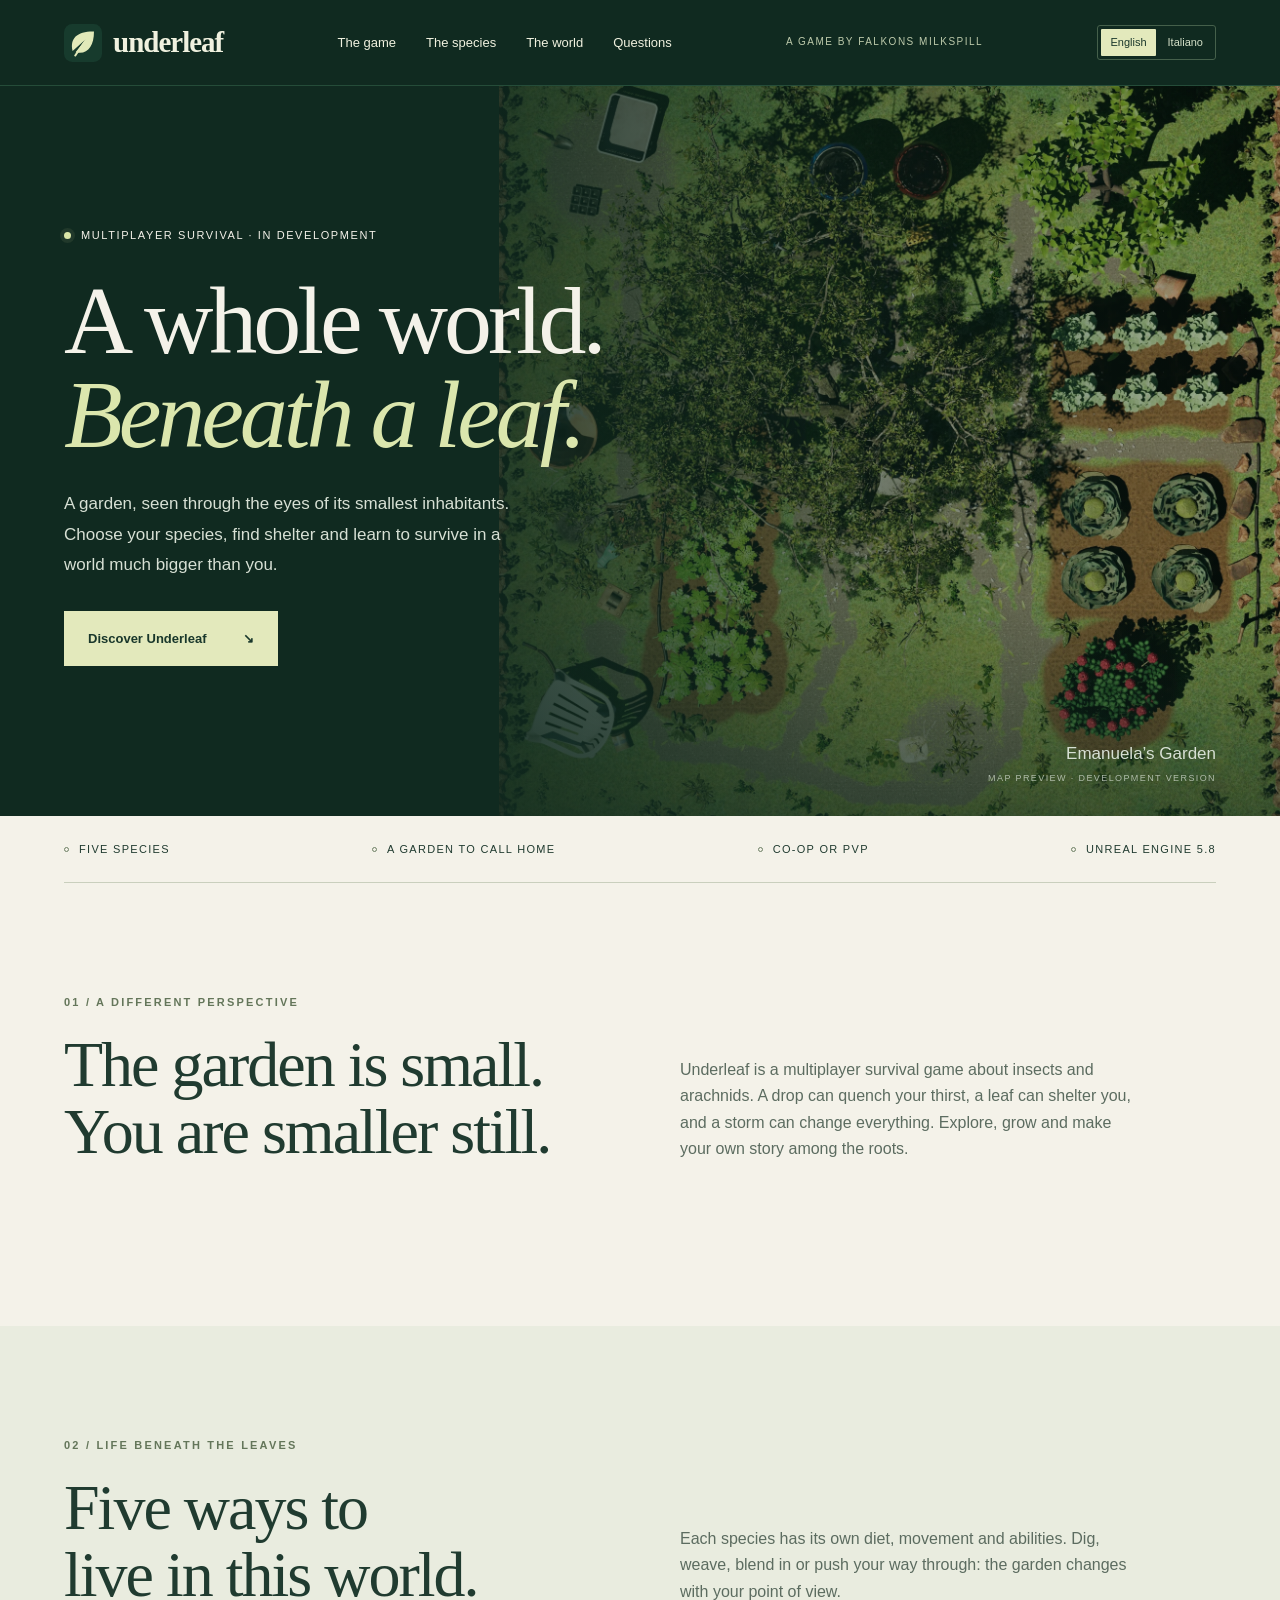
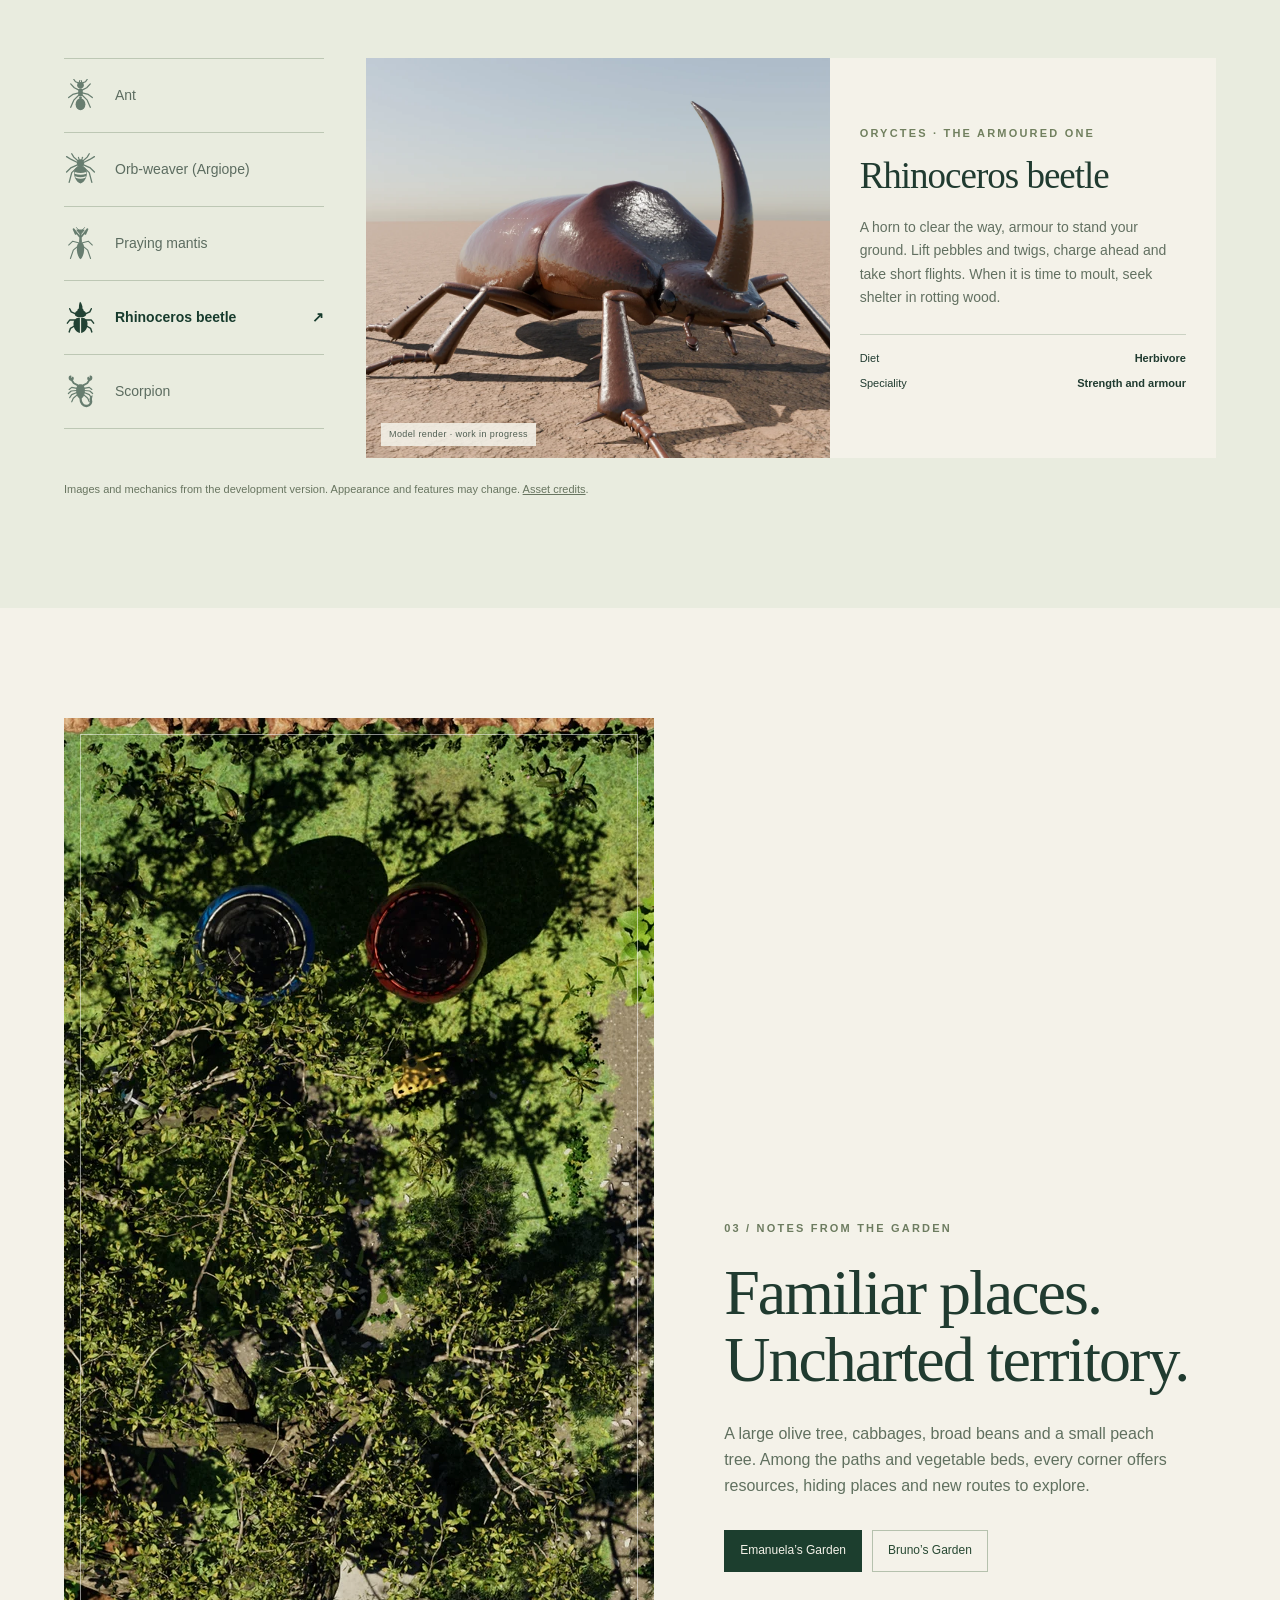
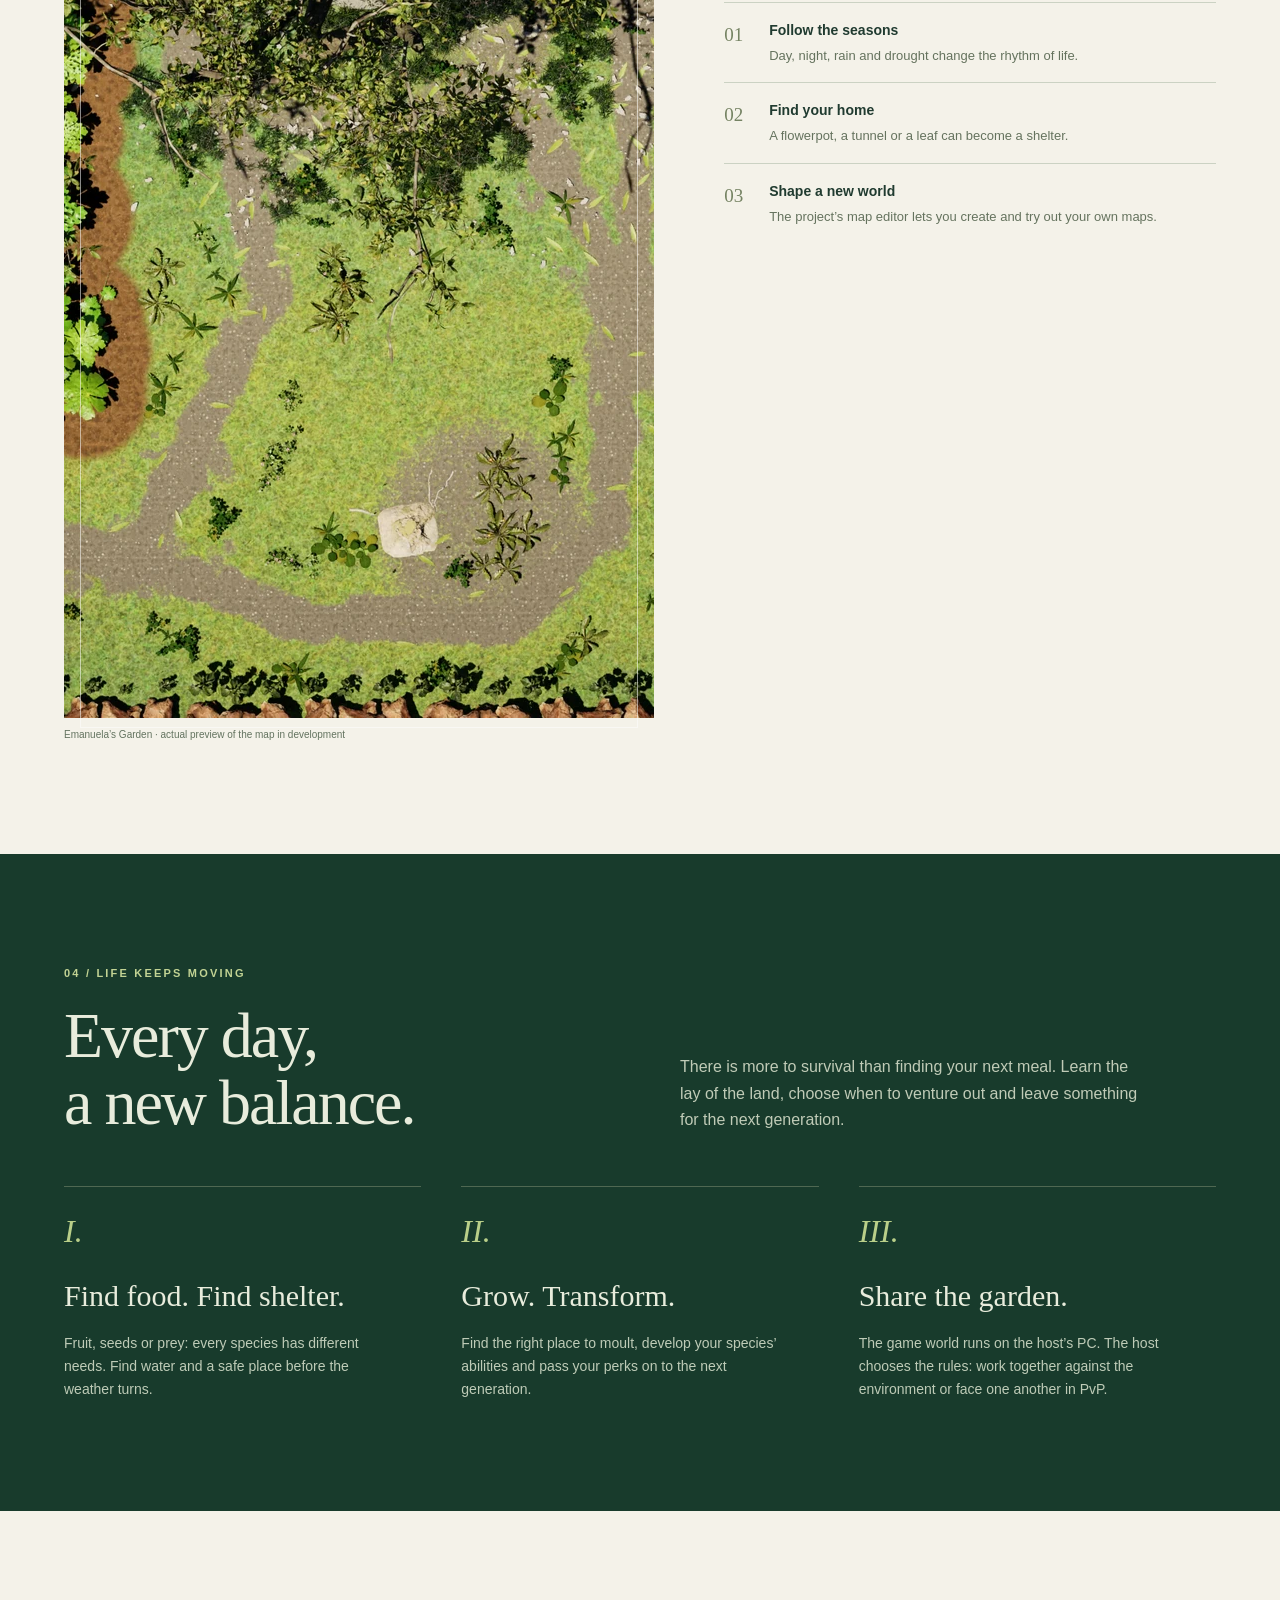
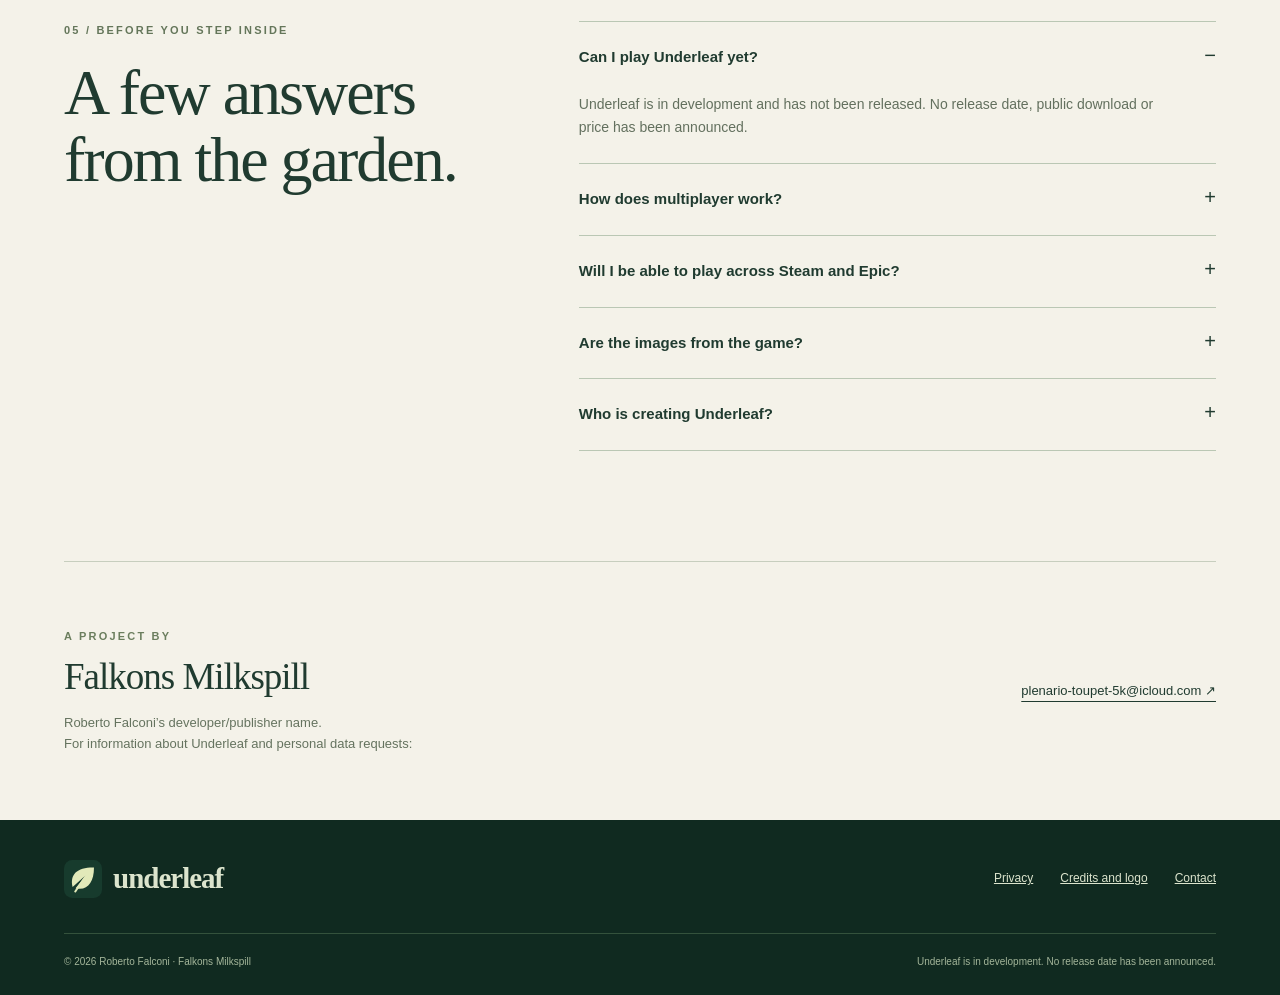
==== index.html @ 673bdd94 "Pubblica il sito ufficiale Underleaf e la privacy su GitHub Pages" ====
<!doctype html>
<html lang="en"><head><meta charset="utf-8"><meta name="viewport" content="width=device-width, initial-scale=1"><title>Underleaf — A world beneath a leaf | Falkons Milkspill</title><meta name="description" content="Underleaf is a multiplayer survival game in development. Live at the scale of insects and arachnids among gardens, shelters and changing seasons. A game by Roberto Falconi, Falkons Milkspill."><meta name="theme-color" content="#102a20"><meta property="og:type" content="website"><meta property="og:title" content="Underleaf — A world beneath a leaf"><meta property="og:description" content="A multiplayer survival game in development by Falkons Milkspill."><meta property="og:image" content="https://falkonsmilkspill.com/assets/emanuela.webp"><link rel="icon" href="/assets/logo.svg" type="image/svg+xml"><link rel="stylesheet" href="/styles.css"><script src="/app.js" defer></script><link rel="canonical" href="https://falkonsmilkspill.com/"><link rel="alternate" hreflang="en" href="https://falkonsmilkspill.com/"><link rel="alternate" hreflang="it" href="https://falkonsmilkspill.com/it/"><link rel="alternate" hreflang="x-default" href="https://falkonsmilkspill.com/"></head>
<body><a class="skip" href="#main">Skip to content</a><header class="site-header"><a class="brand" href="/" aria-label="Underleaf, home"><img src="/assets/logo.svg" alt="" width="38" height="38"><span>underleaf</span></a><nav aria-label="Main navigation"><a href="#gioco">The game</a><a href="#specie">The species</a><a href="#mondo">The world</a><a href="#domande">Questions</a></nav><span class="header-note">A game by Falkons Milkspill</span><nav class="language-switch" aria-label="Language"><a href="/" lang="en" hreflang="en" aria-current="page">English</a><a href="/it/" lang="it" hreflang="it">Italiano</a></nav></header>
<main id="main"><section class="hero" aria-labelledby="hero-title"><img class="hero-art" src="/assets/emanuela.webp" alt="Overhead view of Emanuela’s Garden, one of the maps in Underleaf" width="1600" height="1600" fetchpriority="high"><div class="wrap hero-content"><span class="status">Multiplayer survival · In development</span><h1 id="hero-title">A whole world.<br><em>Beneath a leaf.</em></h1><p>A garden, seen through the eyes of its smallest inhabitants.<br>Choose your species, find shelter and learn to survive in a world much bigger than you.</p><a class="button" href="#specie">Discover Underleaf <span aria-hidden="true">↘</span></a></div><p class="hero-caption">Emanuela’s Garden<span>Map preview · development version</span></p></section>
<div class="wrap intro-strip" aria-label="Game information"><span><i aria-hidden="true"></i> Five species</span><span><i aria-hidden="true"></i> A garden to call home</span><span><i aria-hidden="true"></i> Co-op or PvP</span><span><i aria-hidden="true"></i> Unreal Engine 5.8</span></div>
<section class="section wrap" id="gioco"><div class="section-intro"><div><span class="eyebrow">01 / A different perspective</span><h2>The garden is small.<br>You are smaller still.</h2></div><p>Underleaf is a multiplayer survival game about insects and arachnids. A drop can quench your thirst, a leaf can shelter you, and a storm can change everything. Explore, grow and make your own story among the roots.</p></div></section>
<section class="section species" id="specie"><div class="wrap"><div class="section-intro"><div><span class="eyebrow">02 / Life beneath the leaves</span><h2>Five ways to<br>live in this world.</h2></div><p>Each species has its own diet, movement and abilities. Dig, weave, blend in or push your way through: the garden changes with your point of view.</p></div><div class="species-layout"><div class="species-tabs" role="tablist" aria-label="Choose a species"><button class="species-tab" id="tab-ant" role="tab" aria-selected="false" aria-controls="species-panel" tabindex="-1" data-species="ant"><img src="/assets/ant.svg" alt="">Ant<span class="arrow" aria-hidden="true">↗</span></button><button class="species-tab" id="tab-spider" role="tab" aria-selected="false" aria-controls="species-panel" tabindex="-1" data-species="spider"><img src="/assets/spider.svg" alt="">Orb-weaver (Argiope)<span class="arrow" aria-hidden="true">↗</span></button><button class="species-tab" id="tab-mantis" role="tab" aria-selected="false" aria-controls="species-panel" tabindex="-1" data-species="mantis"><img src="/assets/mantis.svg" alt="">Praying mantis<span class="arrow" aria-hidden="true">↗</span></button><button class="species-tab" id="tab-beetle" role="tab" aria-selected="true" aria-controls="species-panel" data-species="beetle"><img src="/assets/rhinobeetle.svg" alt="">Rhinoceros beetle<span class="arrow" aria-hidden="true">↗</span></button><button class="species-tab" id="tab-scorpion" role="tab" aria-selected="false" aria-controls="species-panel" tabindex="-1" data-species="scorpion"><img src="/assets/scorpion.svg" alt="">Scorpion<span class="arrow" aria-hidden="true">↗</span></button></div><div class="specimen" id="species-panel" role="tabpanel" tabindex="0" aria-labelledby="tab-beetle"><figure class="specimen-image"><img id="species-image" src="/assets/beetle.webp" alt="Render of the rhinoceros beetle model on a test surface" width="1440" height="1080" loading="lazy"><figcaption class="specimen-caption" id="species-caption">Model render · work in progress</figcaption></figure><div class="specimen-copy"><span class="eyebrow" id="species-latin">Oryctes · the armoured one</span><h3 id="species-name">Rhinoceros beetle</h3><p id="species-description">A horn to clear the way, armour to stand your ground. Lift pebbles and twigs, charge ahead and take short flights. When it is time to moult, seek shelter in rotting wood.</p><div class="specimen-detail"><span>Diet <b id="species-diet">Herbivore</b></span><span>Speciality <b id="species-ability">Strength and armour</b></span></div></div></div></div><p class="note">Images and mechanics from the development version. Appearance and features may change. <a href="/credits/">Asset credits</a>.</p></div></section>
<section class="section wrap" id="mondo"><div class="world-grid"><figure class="world-image"><img id="map-image" src="/assets/emanuela.webp" alt="Overhead view of Emanuela’s Garden, with its olive tree and vegetable beds" width="1600" height="1600" loading="lazy"><figcaption id="map-caption">Emanuela’s Garden · actual preview of the map in development</figcaption></figure><div class="world-copy"><span class="eyebrow">03 / Notes from the garden</span><h2>Familiar places.<br>Uncharted territory.</h2><p id="map-description">A large olive tree, cabbages, broad beans and a small peach tree. Among the paths and vegetable beds, every corner offers resources, hiding places and new routes to explore.</p><div class="map-switch" aria-label="Choose a map"><button data-map="emanuela" aria-pressed="true">Emanuela’s Garden</button><button data-map="bruno" aria-pressed="false">Bruno’s Garden</button></div><ul class="world-facts"><li><span class="number">01</span><div><strong>Follow the seasons</strong><span>Day, night, rain and drought change the rhythm of life.</span></div></li><li><span class="number">02</span><div><strong>Find your home</strong><span>A flowerpot, a tunnel or a leaf can become a shelter.</span></div></li><li><span class="number">03</span><div><strong>Shape a new world</strong><span>The project’s map editor lets you create and try out your own maps.</span></div></li></ul></div></div></section>
<section class="section survival"><div class="wrap"><div class="section-intro"><div><span class="eyebrow">04 / Life keeps moving</span><h2>Every day,<br>a new balance.</h2></div><p>There is more to survival than finding your next meal. Learn the lay of the land, choose when to venture out and leave something for the next generation.</p></div><div class="survival-grid"><article class="survival-item"><span class="number">I.</span><h3>Find food. Find shelter.</h3><p>Fruit, seeds or prey: every species has different needs. Find water and a safe place before the weather turns.</p></article><article class="survival-item"><span class="number">II.</span><h3>Grow. Transform.</h3><p>Find the right place to moult, develop your species’ abilities and pass your perks on to the next generation.</p></article><article class="survival-item"><span class="number">III.</span><h3>Share the garden.</h3><p>The game world runs on the host’s PC. The host chooses the rules: work together against the environment or face one another in PvP.</p></article></div></div></section>
<section class="section wrap" id="domande"><div class="faq-layout"><div><span class="eyebrow">05 / Before you step inside</span><h2>A few answers<br>from the garden.</h2></div><div class="faq-list"><details open><summary>Can I play Underleaf yet?</summary><p>Underleaf is in development and has not been released. No release date, public download or price has been announced.</p></details><details><summary>How does multiplayer work?</summary><p>One player hosts the simulation on their own PC. The world pauses when the host closes the game. The project supports co-op or PvP rules chosen by the host; there are no official game servers.</p></details><details><summary>Will I be able to play across Steam and Epic?</summary><p>Steam–Epic cross-play, Epic login and EOS social features are in development. Store configuration and live online testing still need to be completed. These features are not yet available.</p></details><details><summary>Are the images from the game?</summary><p>The garden views are previews of the project’s maps. The creature images are renders of models in development; the scorpion is represented by an interface icon. None of these images are from a released version.</p></details><details><summary>Who is creating Underleaf?</summary><p>Underleaf is developed by Roberto Falconi, who uses Falkons Milkspill as his developer/publisher name. This name is also used for the organisation in the Epic Developer Portal; it does not represent a separate company.</p></details></div></div></section>
<section class="wrap creator" id="contatti"><div><span class="eyebrow">A project by</span><h3>Falkons Milkspill</h3><p>Roberto Falconi’s developer/publisher name.<br>For information about Underleaf and personal data requests:</p></div><a href="mailto:plenario-toupet-5k@icloud.com">plenario-toupet-5k@icloud.com ↗</a></section></main>
<footer class="site-footer"><div class="wrap"><div class="footer-top"><a class="brand" href="/"><img src="/assets/logo.svg" alt="" width="38" height="38"><span>underleaf</span></a><nav aria-label="Information"><a href="/privacy/">Privacy</a><a href="/credits/">Credits and logo</a><a href="#contatti">Contact</a></nav></div><div class="footer-bottom"><span>© 2026 Roberto Falconi · Falkons Milkspill</span><span>Underleaf is in development. No release date has been announced.</span></div></div></footer></body></html>
---- styles.css ----
@font-face{font-family:Fallback;src:local('Arial')}*{box-sizing:border-box}html{scroll-behavior:smooth;scroll-padding-top:90px}body{margin:0;background:#f4f2e9;color:#203b30;font-family:Arial,Helvetica,sans-serif;font-size:16px;line-height:1.65}button,a{-webkit-tap-highlight-color:transparent}button{font:inherit}a{color:inherit}button,a,summary{outline-offset:5px}img{max-width:100%;display:block}button{cursor:pointer}h1,h2,h3,p,figure{margin:0}h1,h2,h3{line-height:1.05}h2{font-family:Georgia,serif;font-size:clamp(40px,5vw,70px);font-weight:400;letter-spacing:-2px}h3{font-family:Georgia,serif;font-size:32px;font-weight:400}.wrap{width:min(1280px,90%);margin:auto}.eyebrow{font-size:11px;letter-spacing:2.2px;text-transform:uppercase;font-weight:700;display:block}.muted{color:#627168}.skip{position:fixed;top:-80px;left:15px;z-index:99;padding:12px;background:#e2e9b9;color:#173b2d}.skip:focus{top:12px}.site-header{height:86px;display:flex;align-items:center;justify-content:space-between;border-bottom:1px solid #254c39;background:#102a20;color:#f0f1df;padding:0 5%;gap:25px;position:relative;z-index:10}.brand{display:flex;align-items:center;gap:11px;text-decoration:none;line-height:1}.brand img{width:38px;height:38px}.brand span{font:600 29px Georgia,serif;letter-spacing:-1px}.site-header nav{display:flex;gap:30px;align-items:center}.site-header nav a{font-size:13px;text-decoration:none}.site-header nav a:hover{text-decoration:underline;text-underline-offset:6px}.header-note{font-size:10px;letter-spacing:1.5px;text-transform:uppercase;color:#bdcaab}.hero{background:#102a20;color:#f4f2e9;min-height:730px;position:relative;overflow:hidden;display:flex;align-items:center}.hero-art{position:absolute;right:0;top:0;width:61%;height:100%;object-fit:cover;object-position:70% 50%;opacity:.73}.hero:after{content:'';position:absolute;inset:0;background:linear-gradient(90deg,#102a20 6%,#102a20ed 30%,#102a2059 65%,#102a2000 100%),linear-gradient(0deg,#102a2080,transparent 30%)}.hero-content{position:relative;z-index:1;padding:85px 0 100px}.status{display:inline-flex;gap:10px;align-items:center;font-size:11px;letter-spacing:1.6px;text-transform:uppercase;margin-bottom:30px}.status:before{content:'';height:7px;width:7px;border-radius:100%;background:#dce7a8;box-shadow:0 0 0 4px #dce7a814}.hero h1{font:400 clamp(65px,7.5vw,108px)/.98 Georgia,serif;letter-spacing:-4px;max-width:760px}.hero h1 em{color:#dbe6ad;font-weight:400}.hero p{max-width:480px;font-size:17px;color:#d7e0d4;line-height:1.8;margin-top:27px}.button{display:inline-flex;align-items:center;gap:36px;text-decoration:none;font-size:13px;font-weight:700;padding:16px 23px;background:#e3e9bc;color:#19372b;border:1px solid #e3e9bc;transition:background .2s}.button:hover{background:#f1f4db}.hero .button{margin-top:30px}.hero-caption{position:absolute;right:5%;bottom:30px;z-index:2;text-align:right;color:#e7eddf;font-size:11px;line-height:1.5}.hero-caption span{display:block;font-size:9px;letter-spacing:1.4px;text-transform:uppercase;opacity:.75}.intro-strip{display:flex;justify-content:space-between;align-items:center;padding:24px 0;gap:24px;border-bottom:1px solid #c9cfbd;font-size:11px;letter-spacing:1.3px;text-transform:uppercase}.intro-strip span{display:flex;align-items:center;gap:10px}.intro-strip i{width:5px;height:5px;border:1px solid #6d8064;border-radius:50%}.section{padding:110px 0}.section-intro{display:grid;grid-template-columns:1fr 1fr;gap:80px;align-items:end;margin-bottom:50px}.section-intro .eyebrow{margin-bottom:20px;color:#64765a}.section-intro p{color:#5c6c60;max-width:465px;padding-bottom:3px}.species{background:#e9ecdf}.species-layout{display:grid;grid-template-columns:260px 1fr;gap:42px}.species-tabs{display:flex;flex-direction:column;border-top:1px solid #bdc7b4}.species-tab{display:flex;gap:18px;align-items:center;padding:20px 0;border:0;border-bottom:1px solid #bdc7b4;background:transparent;color:#5c6c60;text-align:left;font-size:14px}.species-tab img{width:33px;height:33px;object-fit:contain;filter:brightness(0) saturate(100%) invert(22%) sepia(17%) saturate(840%) hue-rotate(101deg);opacity:.65}.species-tab .arrow{margin-left:auto;opacity:0}.species-tab[aria-selected=true]{color:#173b2d;font-weight:bold}.species-tab[aria-selected=true] .arrow{opacity:1}.species-tab[aria-selected=true] img{opacity:1}.specimen{display:grid;grid-template-columns:minmax(0,1.2fr) minmax(0,1fr);min-height:400px;position:relative;background:#f4f2e9}.specimen-image{min-width:0;position:relative;overflow:hidden;display:flex;align-items:center;justify-content:center;background:#e2e6df}.specimen-image img{width:100%;height:100%;object-fit:cover;min-height:400px}.specimen-image img.icon-only{object-fit:contain;padding:70px;filter:brightness(.2);min-height:400px}.specimen-caption{position:absolute;left:15px;bottom:12px;background:#f4f2e9df;padding:4px 8px;color:#4e5d51;font-size:9px;letter-spacing:.4px}.specimen-copy{padding:36px 30px;display:flex;flex-direction:column;justify-content:center}.specimen-copy .eyebrow{color:#71805f;margin-bottom:15px}.specimen-copy h3{font-size:37px;letter-spacing:-1px}.specimen-copy p{font-size:14px;color:#627061;margin:20px 0 25px}.specimen-detail{font-size:11px;border-top:1px solid #cbd2c3;padding-top:14px;display:grid;gap:7px}.specimen-detail span{display:flex;justify-content:space-between;gap:20px}.specimen-detail b{font-weight:600}.note{font-size:11px;color:#687560;margin-top:22px}.world-grid{display:grid;grid-template-columns:1.2fr 1fr;gap:70px;align-items:center}.world-image{position:relative}.world-image img{width:100%;aspect-ratio:1;object-fit:cover}.world-image:before{content:'';position:absolute;inset:16px;border:1px solid #ffffff88;pointer-events:none}.world-image figcaption{font-size:10px;color:#63735f;margin-top:9px}.world-copy .eyebrow{color:#6d7c60;margin-bottom:22px}.world-copy>p{color:#60705f;margin:27px 0 30px;max-width:450px}.map-switch{display:flex;gap:10px;margin-bottom:30px}.map-switch button{background:transparent;border:1px solid #b5c1ad;color:#274832;padding:10px 15px;font-size:12px}.map-switch button[aria-pressed=true]{background:#1c3e2e;color:#f4f2e9;border-color:#1c3e2e}.world-facts{padding:0;margin:0;list-style:none}.world-facts li{border-top:1px solid #cbd2c3;padding:16px 0;display:grid;grid-template-columns:30px 1fr;gap:15px;font-size:13px}.world-facts li strong{display:block;font-size:14px;margin-bottom:3px}.world-facts li span{color:#65735e}.world-facts .number{font-family:Georgia,serif;font-size:19px;color:#758363}.survival{background:#183b2c;color:#e8ecdc}.survival .section-intro p{color:#c0cbb7}.survival .section-intro .eyebrow{color:#c2d394}.survival-grid{display:grid;grid-template-columns:repeat(3,1fr);gap:40px}.survival-item{border-top:1px solid #4f6852;padding-top:26px}.survival-item .number{font:italic 32px Georgia,serif;color:#b9cf89;margin-bottom:30px;display:block}.survival-item h3{font-size:30px;margin-bottom:20px}.survival-item p{font-size:14px;color:#becbb7;max-width:330px}.faq-layout{display:grid;grid-template-columns:.8fr 1.2fr;gap:90px}.faq-layout .eyebrow{margin-bottom:20px;color:#64765a}.faq-list{border-top:1px solid #bac7b4}details{border-bottom:1px solid #bac7b4}summary{cursor:pointer;list-style:none;display:flex;justify-content:space-between;gap:25px;padding:23px 0;font-size:15px;font-weight:600}summary::-webkit-details-marker{display:none}summary:after{content:'+';font-size:20px;font-weight:400;line-height:1}details[open] summary:after{content:'−'}details p{padding:0 35px 24px 0;color:#63705e;font-size:14px}.creator{padding:65px 0;border-top:1px solid #c7cebe;display:flex;justify-content:space-between;align-items:center;gap:40px}.creator .eyebrow{color:#6b7e5e;margin-bottom:13px}.creator h3{font-size:37px;letter-spacing:-1px}.creator p{color:#65735f;font-size:13px;margin-top:15px;max-width:600px}.creator>a{font-size:13px;text-underline-offset:6px}.site-footer{background:#102a20;color:#dce4cd;padding:40px 0 25px}.footer-top{display:flex;align-items:center;justify-content:space-between;gap:30px;padding-bottom:35px}.footer-top nav{display:flex;gap:27px;font-size:12px}.footer-bottom{display:flex;justify-content:space-between;gap:25px;border-top:1px solid #34523c;padding-top:20px;color:#a4b69a;font-size:10px}.document{max-width:870px;margin:auto;padding:80px 5% 100px}.document h1{font:400 clamp(43px,6vw,65px)/1.05 Georgia,serif;letter-spacing:-2px;margin:18px 0 25px}.document h2{font:400 29px/1.2 Georgia,serif;letter-spacing:-.5px;margin:45px 0 15px}.document h3{font-size:23px;margin:25px 0 12px}.document p,.document li{font-size:15px;color:#53634f;line-height:1.85}.document p+p{margin-top:16px}.document ul{padding-left:20px}.document .notice{padding:22px;border:1px solid #bdc6ab;background:#e8ecdc;margin:30px 0}.document .notice strong{color:#2c4b32}.document .small{font-size:12px}.document a{overflow-wrap:anywhere;text-underline-offset:3px}.document table{width:100%;border-collapse:collapse;font-size:13px;margin:20px 0}.document th,.document td{border-bottom:1px solid #c7cebe;padding:13px 10px;text-align:left;vertical-align:top}.document th{background:#e7ecdc}.document td{color:#53634f}.logo-preview{width:128px;border-radius:28px;margin:25px 0}.not-found{min-height:60vh}.not-found .button{margin-top:25px}@media(min-width:1550px){.hero{min-height:800px}}@media(max-width:1050px){.header-note{display:none}.hero h1{font-size:82px}.species-layout{grid-template-columns:200px 1fr;gap:25px}.specimen{grid-template-columns:1fr}.specimen-image img{height:300px;min-height:300px}.specimen-copy{padding:27px}.world-grid{gap:40px}.faq-layout{gap:45px}.section{padding:85px 0}.section-intro{gap:35px}}@media(max-width:700px){.site-header{height:auto;min-height:82px;padding-top:18px;padding-bottom:17px;flex-wrap:wrap;gap:18px}.brand span{font-size:25px}.brand img{width:31px;height:31px}.site-header nav{gap:22px;width:100%;justify-content:space-between}.site-header nav a{font-size:11px}.hero{min-height:690px}.hero-art{width:100%;opacity:.46;object-position:65% center}.hero:after{background:linear-gradient(90deg,#102a20e8,#102a2080),linear-gradient(0deg,#102a20 0%,transparent 40%)}.hero-content{padding:65px 0 110px}.hero h1{font-size:clamp(58px,13vw,85px);letter-spacing:-2.5px}.hero p{font-size:15px;max-width:335px}.hero-caption{font-size:9px;left:5%;right:auto;text-align:left;bottom:22px}.status{font-size:9px}.intro-strip{font-size:8px;letter-spacing:.8px;gap:10px;padding:18px 0;flex-wrap:wrap}.intro-strip span{gap:6px}.intro-strip span:last-child{display:none}.section{padding:65px 0}.section-intro{grid-template-columns:1fr;gap:24px;margin-bottom:35px}.section-intro p{font-size:14px}.section-intro .eyebrow{margin-bottom:18px}h2{font-size:43px;letter-spacing:-1.5px}.species-layout{grid-template-columns:1fr;gap:24px}.species-tabs{flex-direction:row;border:0;overflow-x:auto;gap:18px;padding-bottom:8px}.species-tab{white-space:nowrap;font-size:11px;padding:13px 0;gap:8px}.species-tab img{width:23px;height:23px}.species-tab .arrow{display:none}.specimen{grid-template-columns:1fr}.specimen-image img{min-height:280px;height:280px;object-position:center}.specimen-copy{padding:28px}.specimen-copy h3{font-size:36px}.world-grid{grid-template-columns:1fr;gap:35px}.world-copy{grid-row:1}.world-copy>p{font-size:14px}.world-facts{margin-bottom:0}.survival-grid{grid-template-columns:1fr;gap:32px}.survival-item .number{margin-bottom:18px}.survival-item p{max-width:100%}.faq-layout{grid-template-columns:1fr;gap:35px}summary{font-size:14px}.creator{flex-direction:column;align-items:flex-start;padding:45px 0;gap:25px}.creator h3{font-size:32px}.creator>a{overflow-wrap:anywhere;max-width:100%}.footer-top{flex-direction:column;align-items:flex-start;gap:25px}.footer-bottom{flex-direction:column;gap:8px}.document{padding-top:55px}.document table{font-size:11px}.document td,.document th{padding:10px 6px}.document .notice{padding:17px}.map-switch{gap:8px}.map-switch button{font-size:11px;padding:10px 13px}}@media(prefers-reduced-motion:reduce){html{scroll-behavior:auto}*{transition:none!important}}
/* Keep each species label intact in the horizontal mobile selector. */
@media(max-width:700px){.species-tab{flex:0 0 auto}.species-tabs{gap:24px}}

/* Language selection */
.site-header .language-switch{gap:3px;flex-shrink:0;padding:3px;border:1px solid #45604b;border-radius:3px;width:auto}
.site-header .language-switch a{font-size:11px;padding:6px 9px;line-height:1.4;text-decoration:none;border-radius:1px;color:#d5e1c8;white-space:nowrap}
.site-header .language-switch a[aria-current="page"]{background:#e3e9bc;color:#19372b}
.site-header .language-switch a:hover{background:#34513b;color:#fff;text-decoration:none}
.site-header .language-switch a[aria-current="page"]:hover{background:#f1f4db;color:#19372b}
@media(max-width:1250px){.header-note{display:none}}
@media(max-width:700px){.site-header .brand{order:1}.site-header .language-switch{order:2;margin-left:auto}.site-header>nav:not(.language-switch){order:3}.site-header .language-switch a{font-size:10px;padding:6px 8px}.site-header .brand span{font-size:24px}}
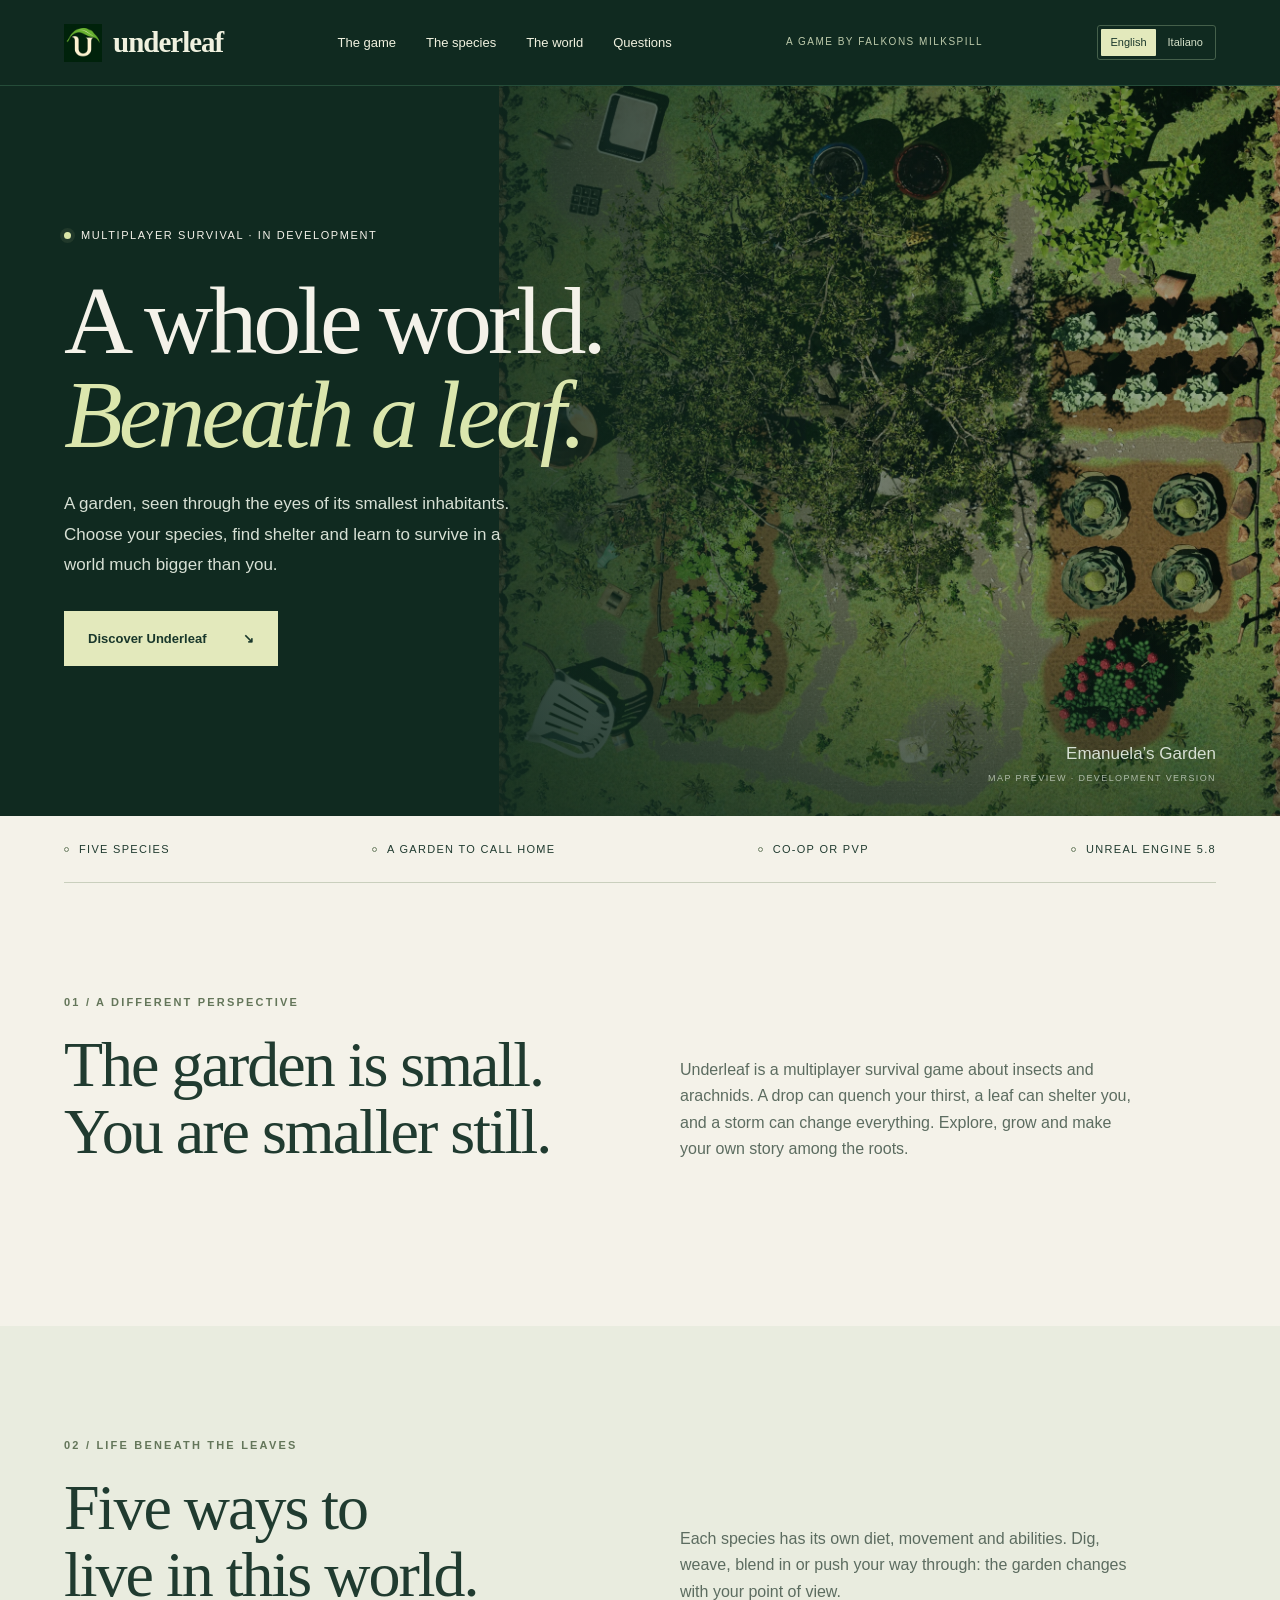
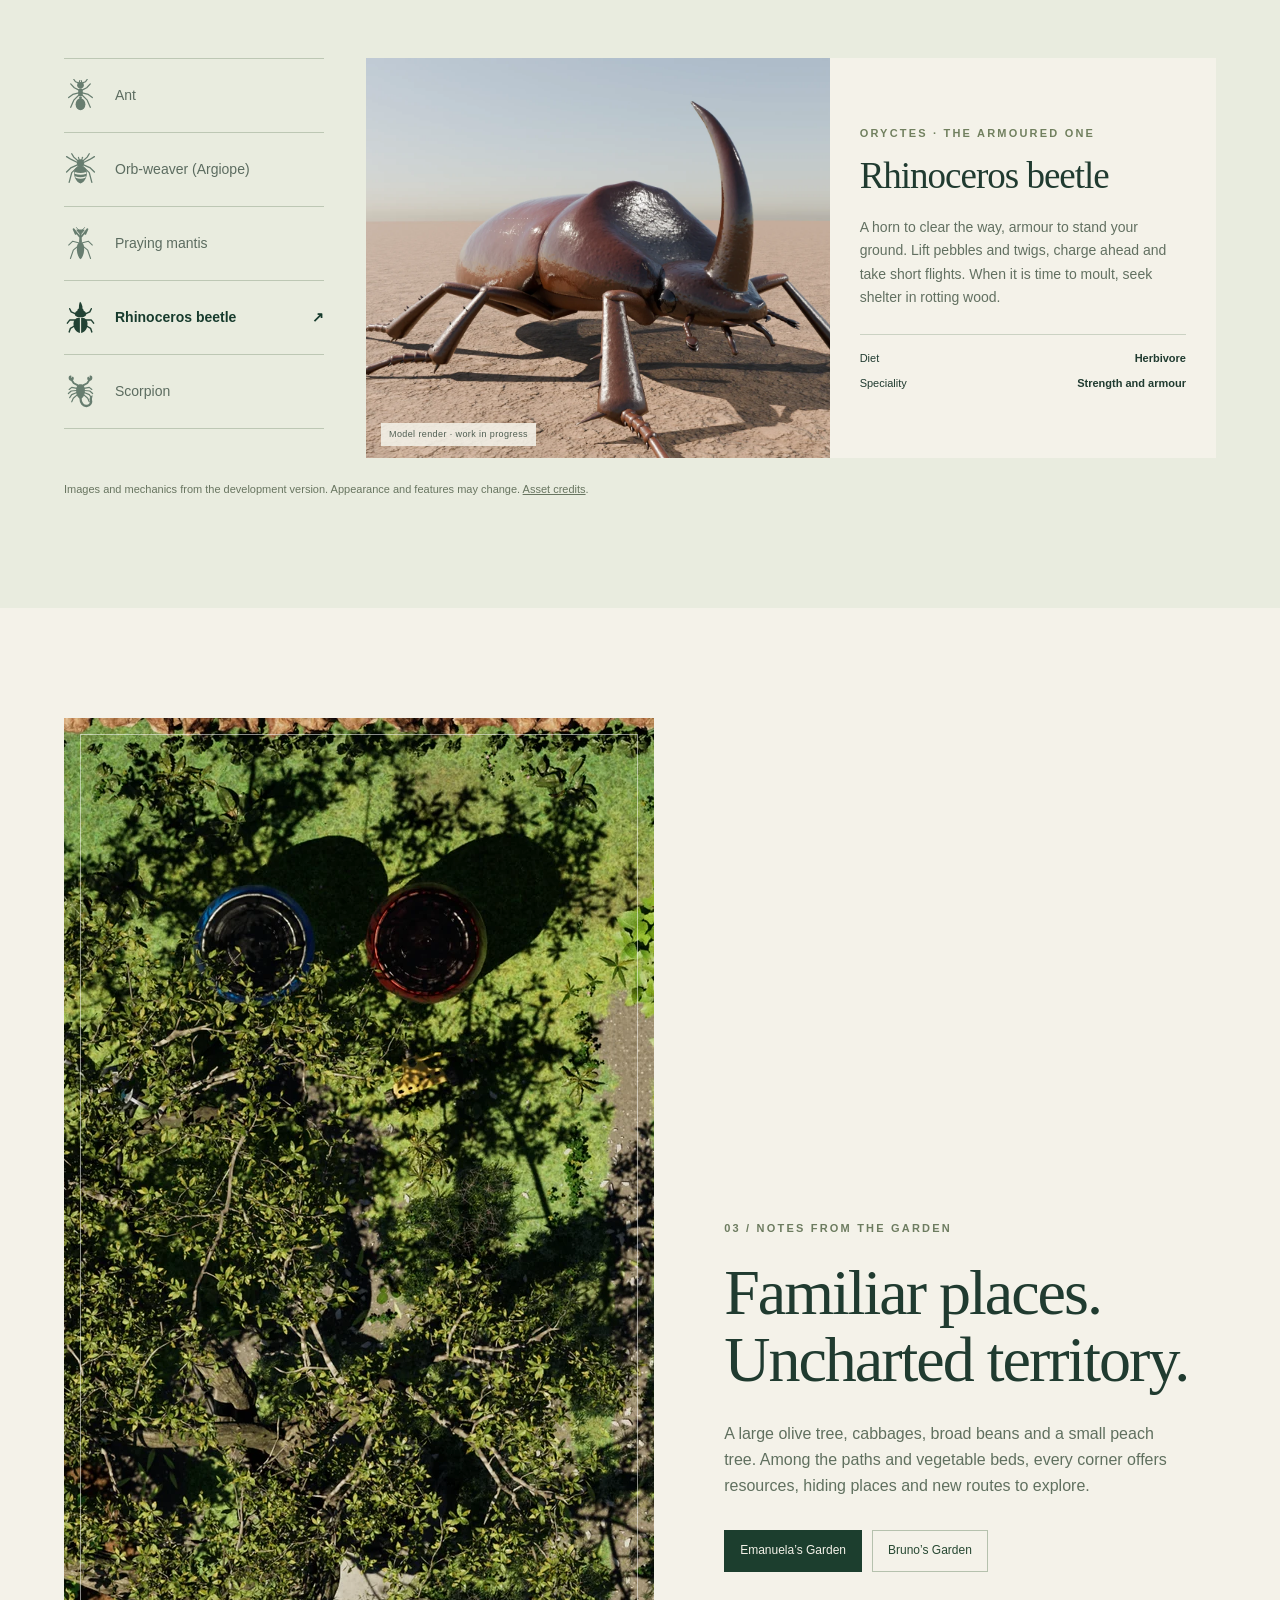
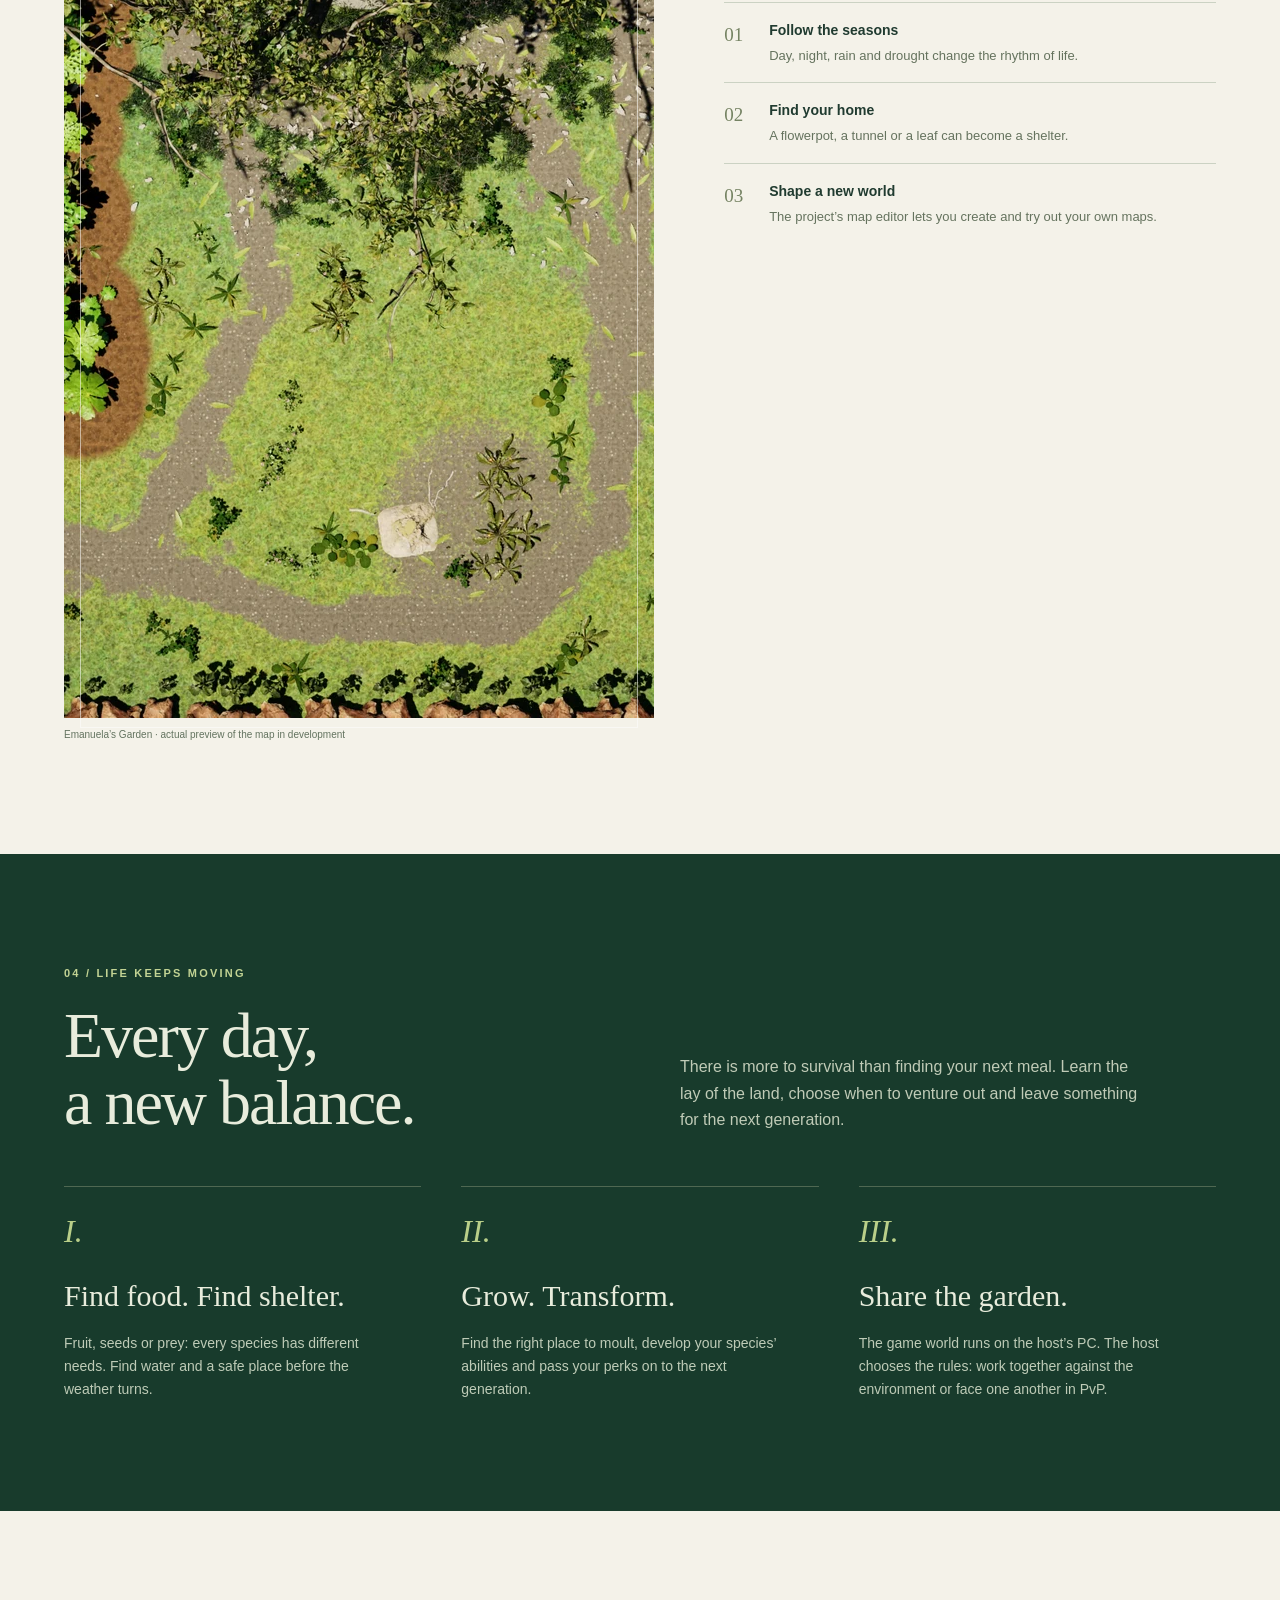
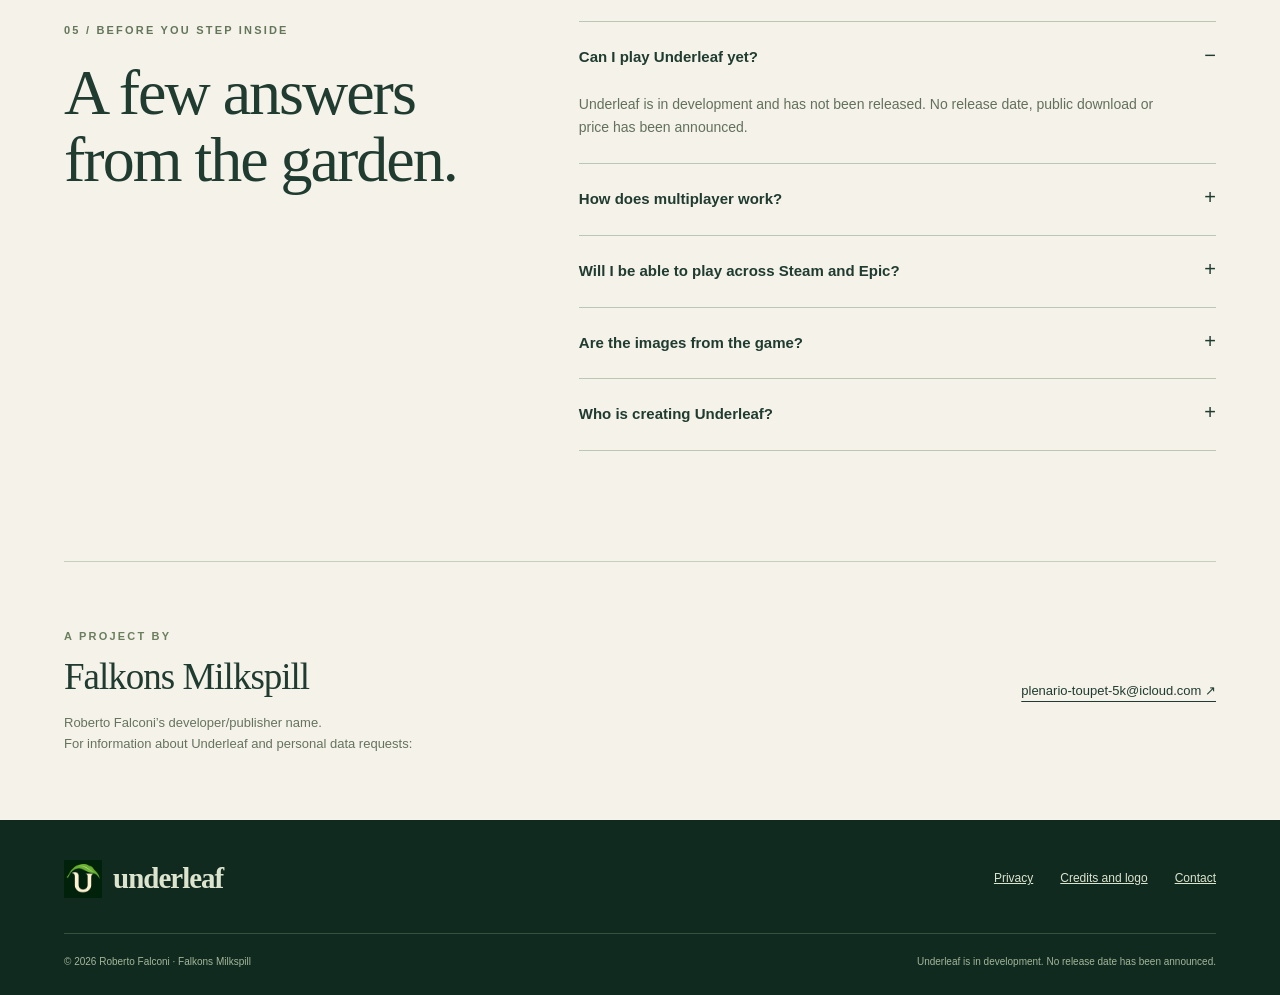
==== commit 381ed9d0: "Usa logo e favicon ufficiali di Underleaf dai materiali Marketing" ====
--- a/index.html
+++ b/index.html
@@ -1,6 +1,6 @@
 <!doctype html>
-<html lang="en"><head><meta charset="utf-8"><meta name="viewport" content="width=device-width, initial-scale=1"><title>Underleaf — A world beneath a leaf | Falkons Milkspill</title><meta name="description" content="Underleaf is a multiplayer survival game in development. Live at the scale of insects and arachnids among gardens, shelters and changing seasons. A game by Roberto Falconi, Falkons Milkspill."><meta name="theme-color" content="#102a20"><meta property="og:type" content="website"><meta property="og:title" content="Underleaf — A world beneath a leaf"><meta property="og:description" content="A multiplayer survival game in development by Falkons Milkspill."><meta property="og:image" content="https://falkonsmilkspill.com/assets/emanuela.webp"><link rel="icon" href="/assets/logo.svg" type="image/svg+xml"><link rel="stylesheet" href="/styles.css"><script src="/app.js" defer></script><link rel="canonical" href="https://falkonsmilkspill.com/"><link rel="alternate" hreflang="en" href="https://falkonsmilkspill.com/"><link rel="alternate" hreflang="it" href="https://falkonsmilkspill.com/it/"><link rel="alternate" hreflang="x-default" href="https://falkonsmilkspill.com/"></head>
-<body><a class="skip" href="#main">Skip to content</a><header class="site-header"><a class="brand" href="/" aria-label="Underleaf, home"><img src="/assets/logo.svg" alt="" width="38" height="38"><span>underleaf</span></a><nav aria-label="Main navigation"><a href="#gioco">The game</a><a href="#specie">The species</a><a href="#mondo">The world</a><a href="#domande">Questions</a></nav><span class="header-note">A game by Falkons Milkspill</span><nav class="language-switch" aria-label="Language"><a href="/" lang="en" hreflang="en" aria-current="page">English</a><a href="/it/" lang="it" hreflang="it">Italiano</a></nav></header>
+<html lang="en"><head><meta charset="utf-8"><meta name="viewport" content="width=device-width, initial-scale=1"><title>Underleaf — A world beneath a leaf | Falkons Milkspill</title><meta name="description" content="Underleaf is a multiplayer survival game in development. Live at the scale of insects and arachnids among gardens, shelters and changing seasons. A game by Roberto Falconi, Falkons Milkspill."><meta name="theme-color" content="#102a20"><meta property="og:type" content="website"><meta property="og:title" content="Underleaf — A world beneath a leaf"><meta property="og:description" content="A multiplayer survival game in development by Falkons Milkspill."><meta property="og:image" content="https://falkonsmilkspill.com/assets/emanuela.webp"><link rel="icon" href="/assets/underleaf-favicon.svg" type="image/svg+xml"><link rel="apple-touch-icon" href="/assets/apple-touch-icon.png"><link rel="stylesheet" href="/styles.css"><script src="/app.js" defer></script><link rel="canonical" href="https://falkonsmilkspill.com/"><link rel="alternate" hreflang="en" href="https://falkonsmilkspill.com/"><link rel="alternate" hreflang="it" href="https://falkonsmilkspill.com/it/"><link rel="alternate" hreflang="x-default" href="https://falkonsmilkspill.com/"></head>
+<body><a class="skip" href="#main">Skip to content</a><header class="site-header"><a class="brand" href="/" aria-label="Underleaf, home"><img src="/assets/underleaf-icon-192.png" alt="" width="38" height="38"><span>underleaf</span></a><nav aria-label="Main navigation"><a href="#gioco">The game</a><a href="#specie">The species</a><a href="#mondo">The world</a><a href="#domande">Questions</a></nav><span class="header-note">A game by Falkons Milkspill</span><nav class="language-switch" aria-label="Language"><a href="/" lang="en" hreflang="en" aria-current="page">English</a><a href="/it/" lang="it" hreflang="it">Italiano</a></nav></header>
 <main id="main"><section class="hero" aria-labelledby="hero-title"><img class="hero-art" src="/assets/emanuela.webp" alt="Overhead view of Emanuela’s Garden, one of the maps in Underleaf" width="1600" height="1600" fetchpriority="high"><div class="wrap hero-content"><span class="status">Multiplayer survival · In development</span><h1 id="hero-title">A whole world.<br><em>Beneath a leaf.</em></h1><p>A garden, seen through the eyes of its smallest inhabitants.<br>Choose your species, find shelter and learn to survive in a world much bigger than you.</p><a class="button" href="#specie">Discover Underleaf <span aria-hidden="true">↘</span></a></div><p class="hero-caption">Emanuela’s Garden<span>Map preview · development version</span></p></section>
 <div class="wrap intro-strip" aria-label="Game information"><span><i aria-hidden="true"></i> Five species</span><span><i aria-hidden="true"></i> A garden to call home</span><span><i aria-hidden="true"></i> Co-op or PvP</span><span><i aria-hidden="true"></i> Unreal Engine 5.8</span></div>
 <section class="section wrap" id="gioco"><div class="section-intro"><div><span class="eyebrow">01 / A different perspective</span><h2>The garden is small.<br>You are smaller still.</h2></div><p>Underleaf is a multiplayer survival game about insects and arachnids. A drop can quench your thirst, a leaf can shelter you, and a storm can change everything. Explore, grow and make your own story among the roots.</p></div></section>
@@ -9,4 +9,4 @@
 <section class="section survival"><div class="wrap"><div class="section-intro"><div><span class="eyebrow">04 / Life keeps moving</span><h2>Every day,<br>a new balance.</h2></div><p>There is more to survival than finding your next meal. Learn the lay of the land, choose when to venture out and leave something for the next generation.</p></div><div class="survival-grid"><article class="survival-item"><span class="number">I.</span><h3>Find food. Find shelter.</h3><p>Fruit, seeds or prey: every species has different needs. Find water and a safe place before the weather turns.</p></article><article class="survival-item"><span class="number">II.</span><h3>Grow. Transform.</h3><p>Find the right place to moult, develop your species’ abilities and pass your perks on to the next generation.</p></article><article class="survival-item"><span class="number">III.</span><h3>Share the garden.</h3><p>The game world runs on the host’s PC. The host chooses the rules: work together against the environment or face one another in PvP.</p></article></div></div></section>
 <section class="section wrap" id="domande"><div class="faq-layout"><div><span class="eyebrow">05 / Before you step inside</span><h2>A few answers<br>from the garden.</h2></div><div class="faq-list"><details open><summary>Can I play Underleaf yet?</summary><p>Underleaf is in development and has not been released. No release date, public download or price has been announced.</p></details><details><summary>How does multiplayer work?</summary><p>One player hosts the simulation on their own PC. The world pauses when the host closes the game. The project supports co-op or PvP rules chosen by the host; there are no official game servers.</p></details><details><summary>Will I be able to play across Steam and Epic?</summary><p>Steam–Epic cross-play, Epic login and EOS social features are in development. Store configuration and live online testing still need to be completed. These features are not yet available.</p></details><details><summary>Are the images from the game?</summary><p>The garden views are previews of the project’s maps. The creature images are renders of models in development; the scorpion is represented by an interface icon. None of these images are from a released version.</p></details><details><summary>Who is creating Underleaf?</summary><p>Underleaf is developed by Roberto Falconi, who uses Falkons Milkspill as his developer/publisher name. This name is also used for the organisation in the Epic Developer Portal; it does not represent a separate company.</p></details></div></div></section>
 <section class="wrap creator" id="contatti"><div><span class="eyebrow">A project by</span><h3>Falkons Milkspill</h3><p>Roberto Falconi’s developer/publisher name.<br>For information about Underleaf and personal data requests:</p></div><a href="mailto:plenario-toupet-5k@icloud.com">plenario-toupet-5k@icloud.com ↗</a></section></main>
-<footer class="site-footer"><div class="wrap"><div class="footer-top"><a class="brand" href="/"><img src="/assets/logo.svg" alt="" width="38" height="38"><span>underleaf</span></a><nav aria-label="Information"><a href="/privacy/">Privacy</a><a href="/credits/">Credits and logo</a><a href="#contatti">Contact</a></nav></div><div class="footer-bottom"><span>© 2026 Roberto Falconi · Falkons Milkspill</span><span>Underleaf is in development. No release date has been announced.</span></div></div></footer></body></html>
+<footer class="site-footer"><div class="wrap"><div class="footer-top"><a class="brand" href="/"><img src="/assets/underleaf-icon-192.png" alt="" width="38" height="38"><span>underleaf</span></a><nav aria-label="Information"><a href="/privacy/">Privacy</a><a href="/credits/">Credits and logo</a><a href="#contatti">Contact</a></nav></div><div class="footer-bottom"><span>© 2026 Roberto Falconi · Falkons Milkspill</span><span>Underleaf is in development. No release date has been announced.</span></div></div></footer></body></html>
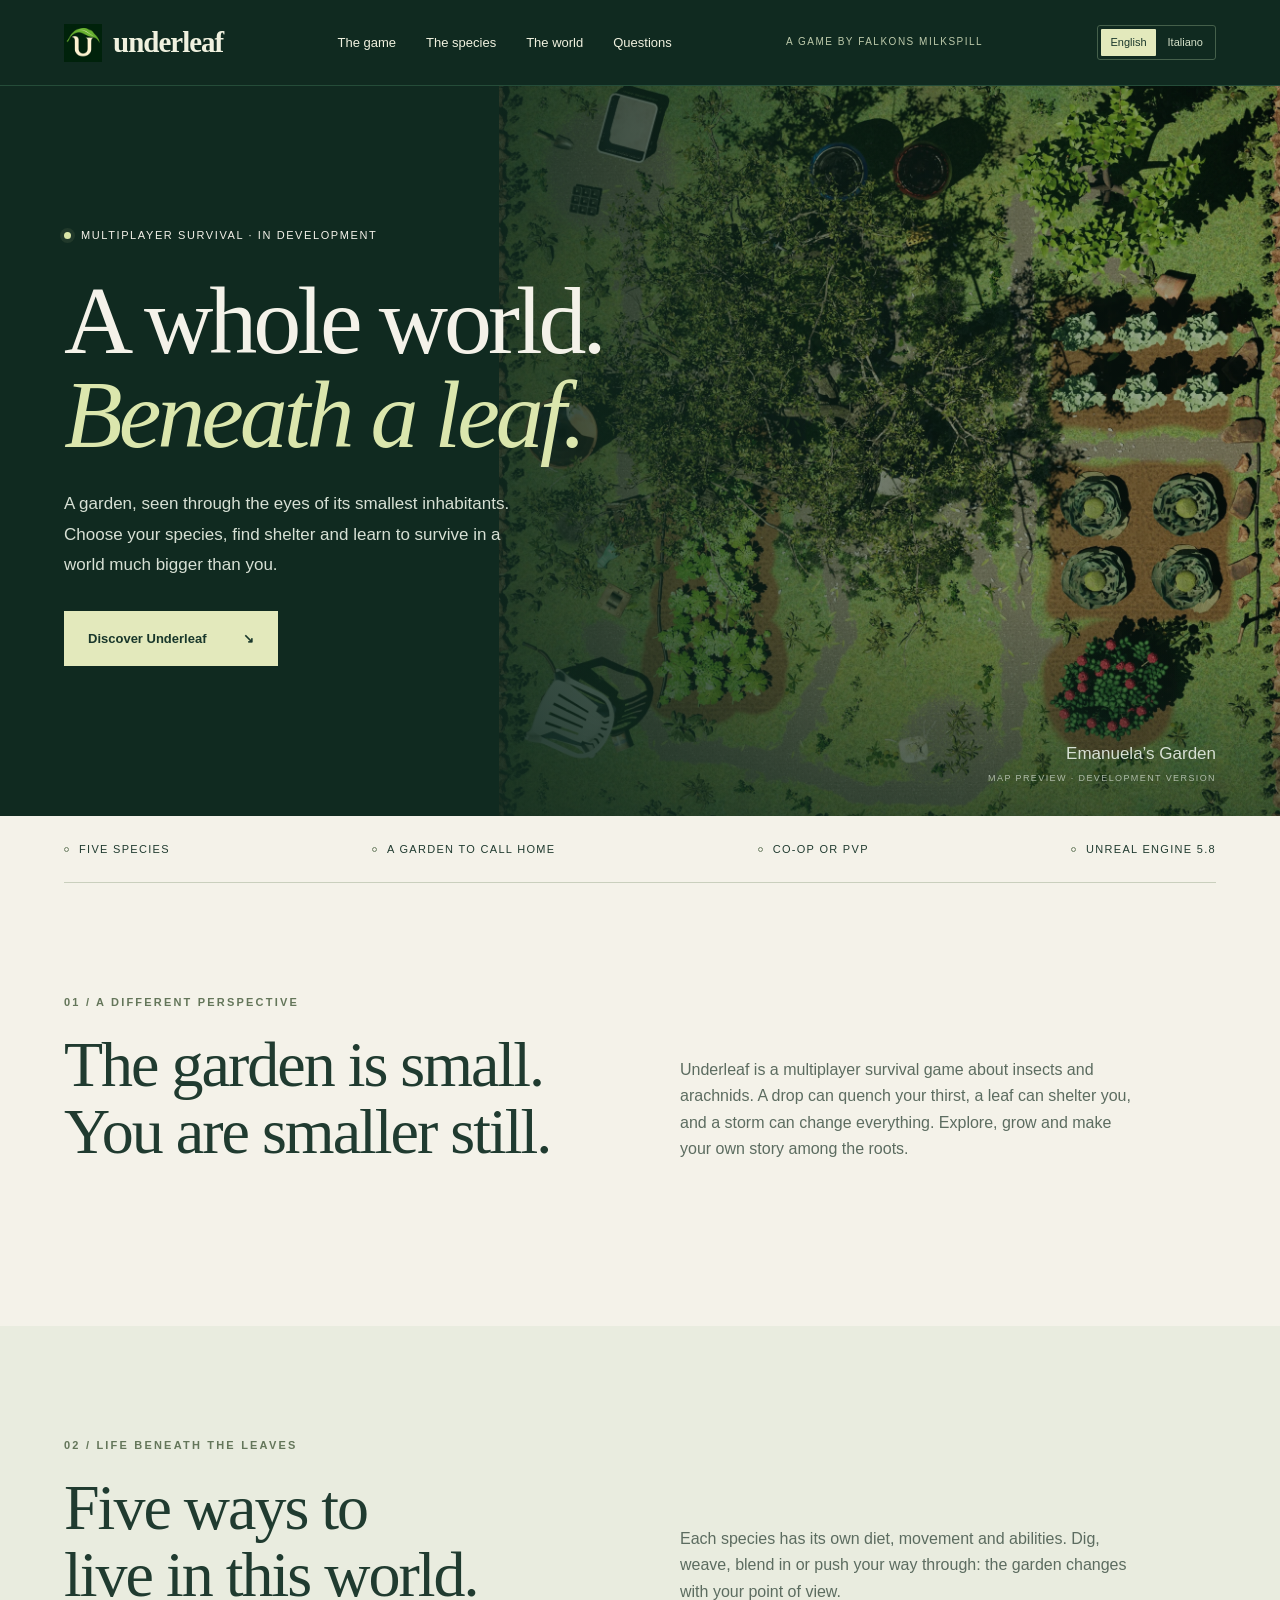
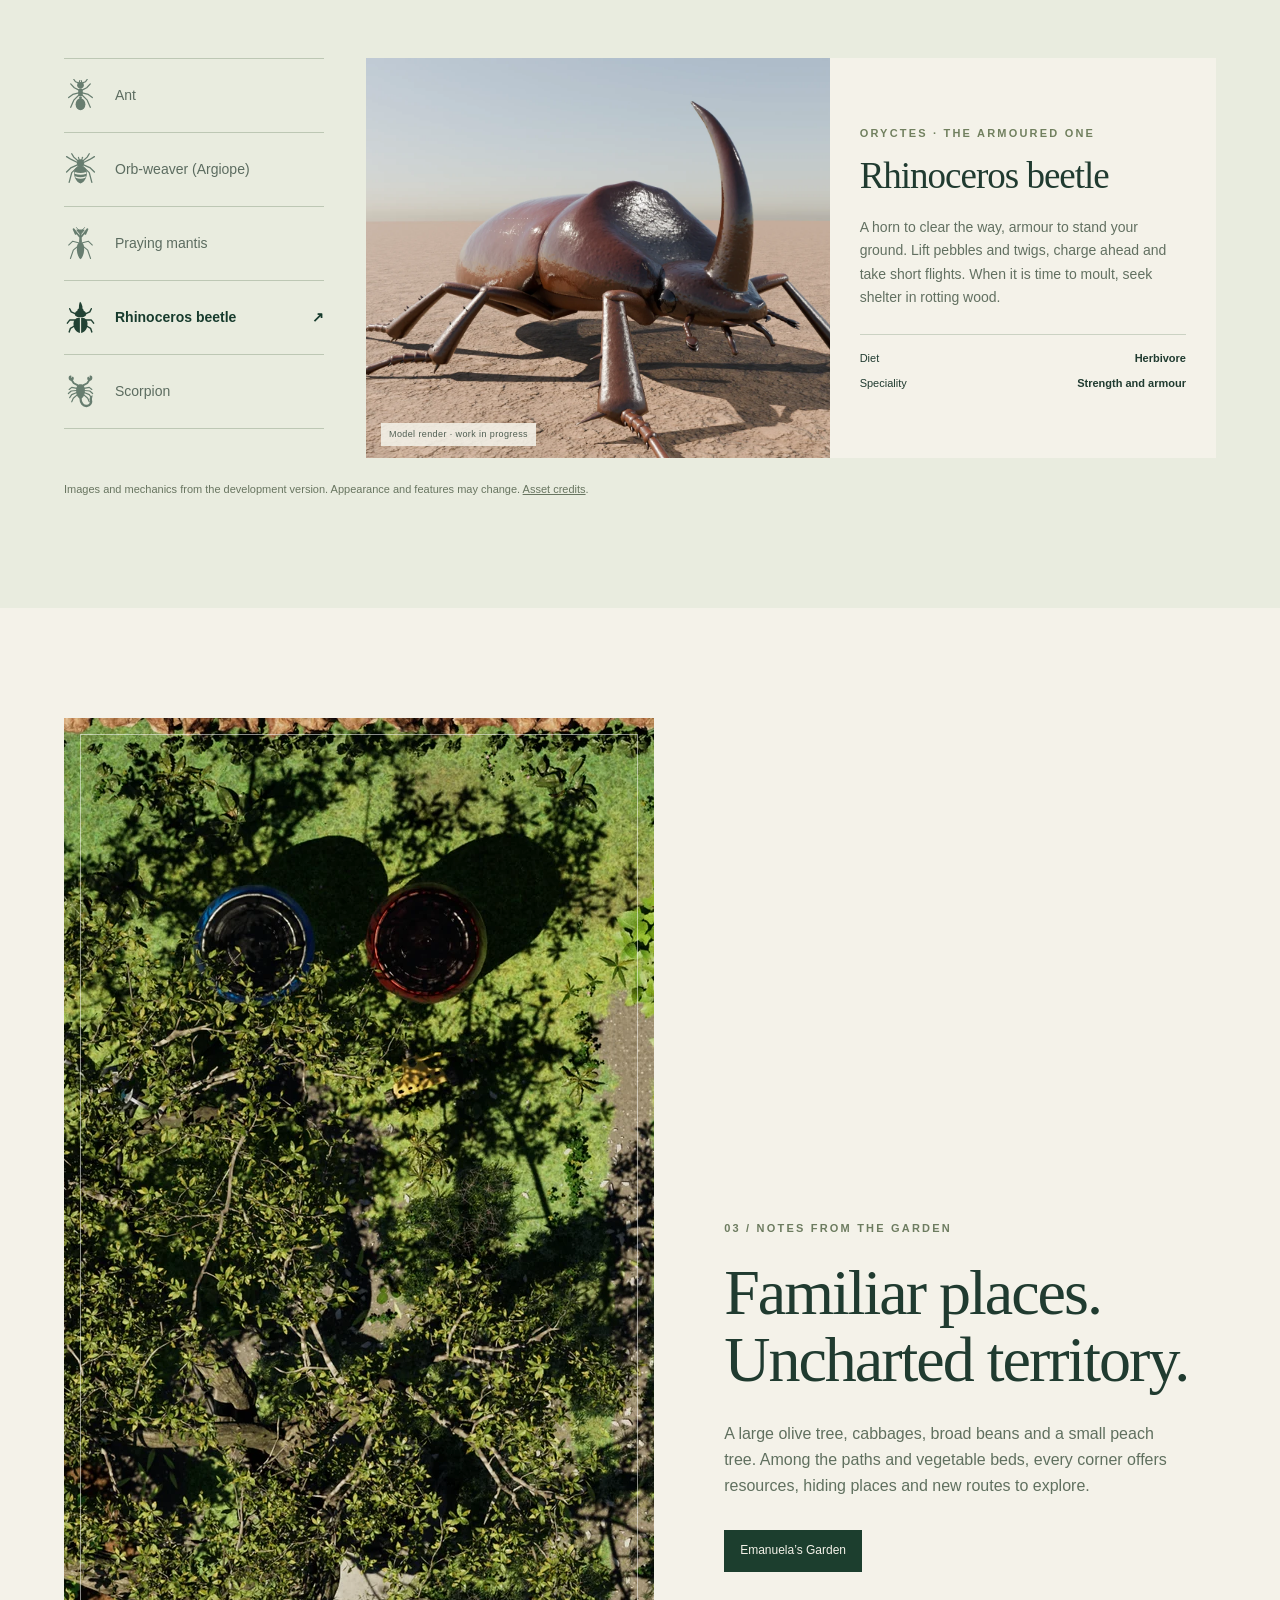
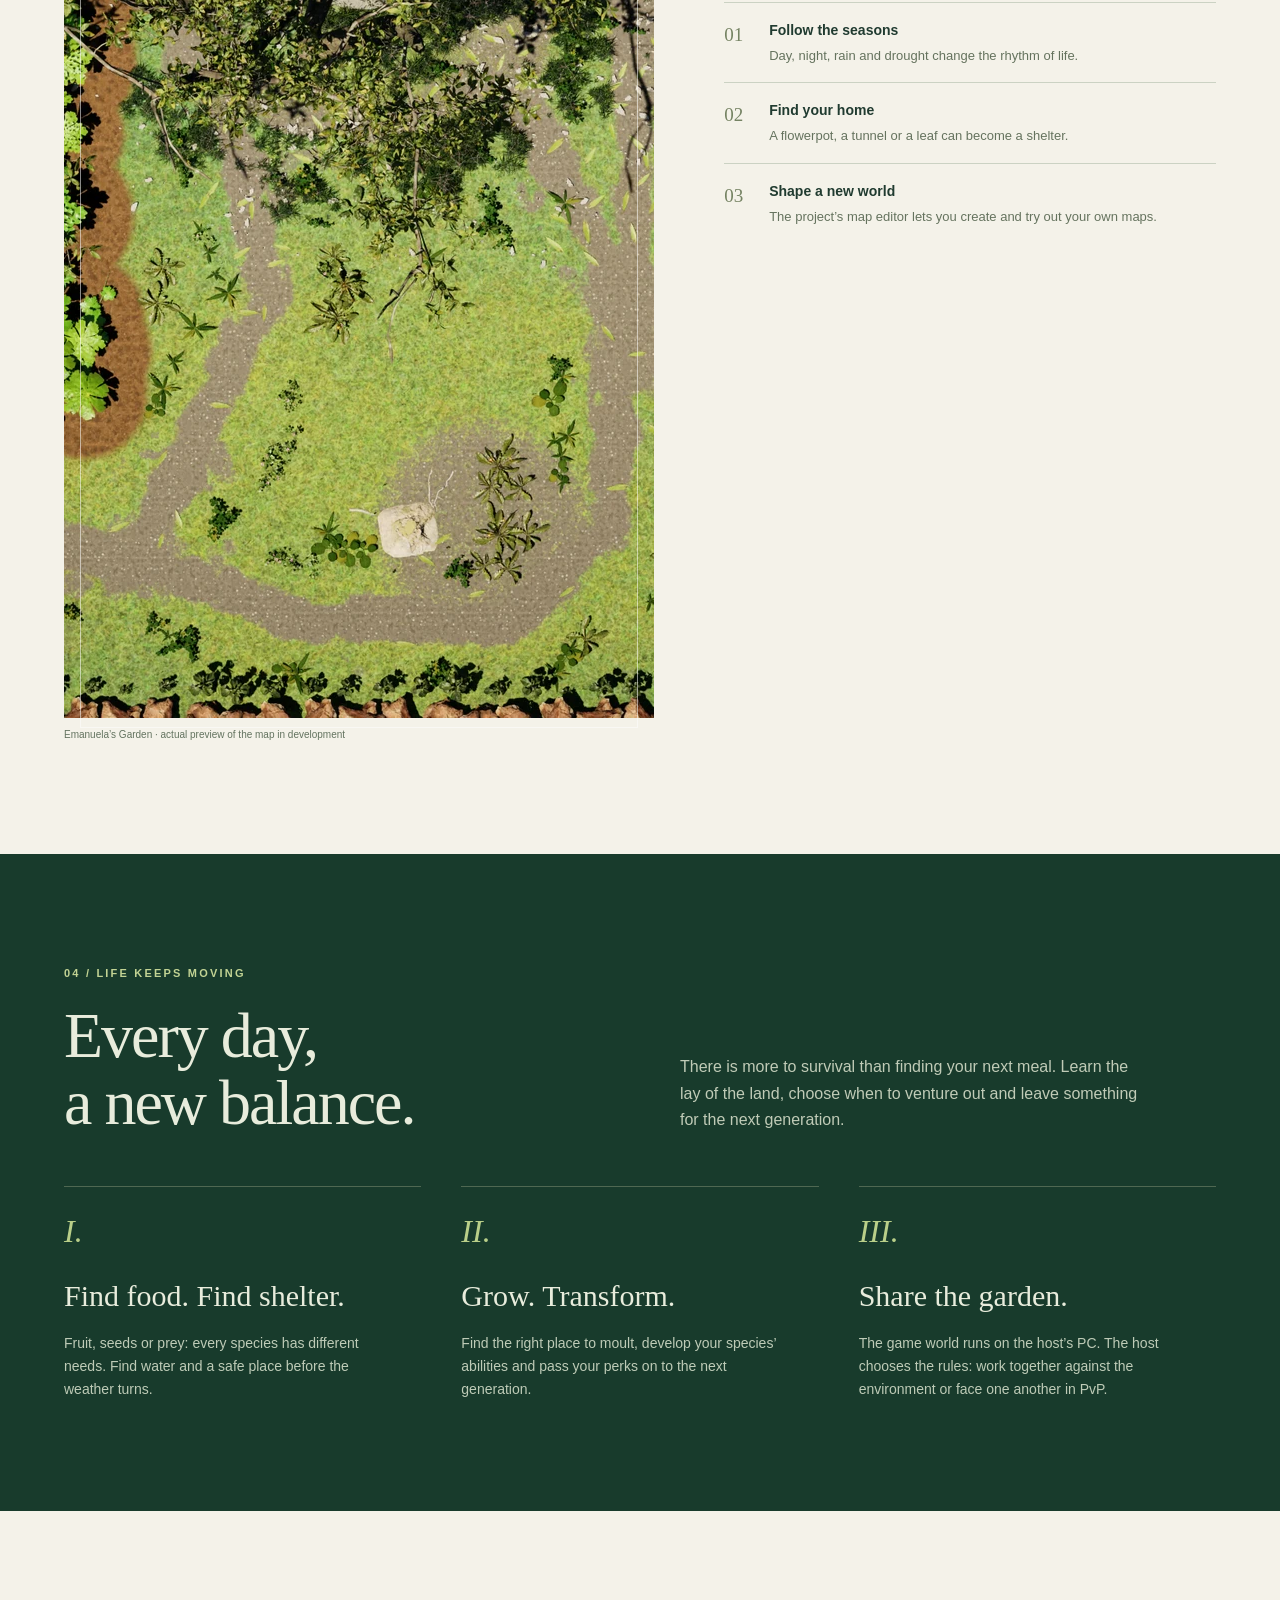
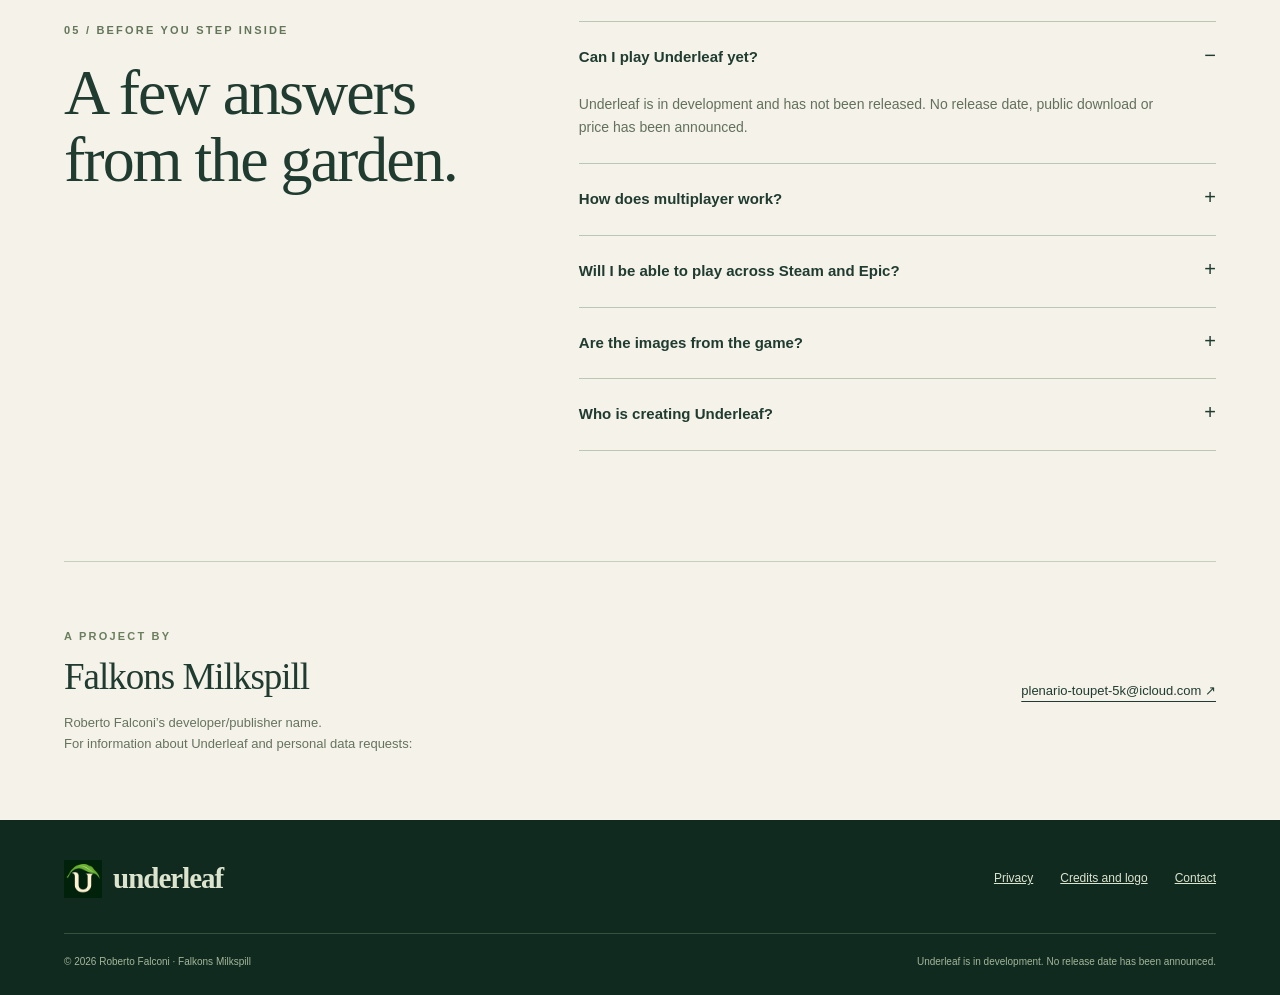
==== commit 930d1ad3: "Rimuove i riferimenti all’orto di Bruno" ====
--- a/index.html
+++ b/index.html
@@ -5,7 +5,7 @@
 <div class="wrap intro-strip" aria-label="Game information"><span><i aria-hidden="true"></i> Five species</span><span><i aria-hidden="true"></i> A garden to call home</span><span><i aria-hidden="true"></i> Co-op or PvP</span><span><i aria-hidden="true"></i> Unreal Engine 5.8</span></div>
 <section class="section wrap" id="gioco"><div class="section-intro"><div><span class="eyebrow">01 / A different perspective</span><h2>The garden is small.<br>You are smaller still.</h2></div><p>Underleaf is a multiplayer survival game about insects and arachnids. A drop can quench your thirst, a leaf can shelter you, and a storm can change everything. Explore, grow and make your own story among the roots.</p></div></section>
 <section class="section species" id="specie"><div class="wrap"><div class="section-intro"><div><span class="eyebrow">02 / Life beneath the leaves</span><h2>Five ways to<br>live in this world.</h2></div><p>Each species has its own diet, movement and abilities. Dig, weave, blend in or push your way through: the garden changes with your point of view.</p></div><div class="species-layout"><div class="species-tabs" role="tablist" aria-label="Choose a species"><button class="species-tab" id="tab-ant" role="tab" aria-selected="false" aria-controls="species-panel" tabindex="-1" data-species="ant"><img src="/assets/ant.svg" alt="">Ant<span class="arrow" aria-hidden="true">↗</span></button><button class="species-tab" id="tab-spider" role="tab" aria-selected="false" aria-controls="species-panel" tabindex="-1" data-species="spider"><img src="/assets/spider.svg" alt="">Orb-weaver (Argiope)<span class="arrow" aria-hidden="true">↗</span></button><button class="species-tab" id="tab-mantis" role="tab" aria-selected="false" aria-controls="species-panel" tabindex="-1" data-species="mantis"><img src="/assets/mantis.svg" alt="">Praying mantis<span class="arrow" aria-hidden="true">↗</span></button><button class="species-tab" id="tab-beetle" role="tab" aria-selected="true" aria-controls="species-panel" data-species="beetle"><img src="/assets/rhinobeetle.svg" alt="">Rhinoceros beetle<span class="arrow" aria-hidden="true">↗</span></button><button class="species-tab" id="tab-scorpion" role="tab" aria-selected="false" aria-controls="species-panel" tabindex="-1" data-species="scorpion"><img src="/assets/scorpion.svg" alt="">Scorpion<span class="arrow" aria-hidden="true">↗</span></button></div><div class="specimen" id="species-panel" role="tabpanel" tabindex="0" aria-labelledby="tab-beetle"><figure class="specimen-image"><img id="species-image" src="/assets/beetle.webp" alt="Render of the rhinoceros beetle model on a test surface" width="1440" height="1080" loading="lazy"><figcaption class="specimen-caption" id="species-caption">Model render · work in progress</figcaption></figure><div class="specimen-copy"><span class="eyebrow" id="species-latin">Oryctes · the armoured one</span><h3 id="species-name">Rhinoceros beetle</h3><p id="species-description">A horn to clear the way, armour to stand your ground. Lift pebbles and twigs, charge ahead and take short flights. When it is time to moult, seek shelter in rotting wood.</p><div class="specimen-detail"><span>Diet <b id="species-diet">Herbivore</b></span><span>Speciality <b id="species-ability">Strength and armour</b></span></div></div></div></div><p class="note">Images and mechanics from the development version. Appearance and features may change. <a href="/credits/">Asset credits</a>.</p></div></section>
-<section class="section wrap" id="mondo"><div class="world-grid"><figure class="world-image"><img id="map-image" src="/assets/emanuela.webp" alt="Overhead view of Emanuela’s Garden, with its olive tree and vegetable beds" width="1600" height="1600" loading="lazy"><figcaption id="map-caption">Emanuela’s Garden · actual preview of the map in development</figcaption></figure><div class="world-copy"><span class="eyebrow">03 / Notes from the garden</span><h2>Familiar places.<br>Uncharted territory.</h2><p id="map-description">A large olive tree, cabbages, broad beans and a small peach tree. Among the paths and vegetable beds, every corner offers resources, hiding places and new routes to explore.</p><div class="map-switch" aria-label="Choose a map"><button data-map="emanuela" aria-pressed="true">Emanuela’s Garden</button><button data-map="bruno" aria-pressed="false">Bruno’s Garden</button></div><ul class="world-facts"><li><span class="number">01</span><div><strong>Follow the seasons</strong><span>Day, night, rain and drought change the rhythm of life.</span></div></li><li><span class="number">02</span><div><strong>Find your home</strong><span>A flowerpot, a tunnel or a leaf can become a shelter.</span></div></li><li><span class="number">03</span><div><strong>Shape a new world</strong><span>The project’s map editor lets you create and try out your own maps.</span></div></li></ul></div></div></section>
+<section class="section wrap" id="mondo"><div class="world-grid"><figure class="world-image"><img id="map-image" src="/assets/emanuela.webp" alt="Overhead view of Emanuela’s Garden, with its olive tree and vegetable beds" width="1600" height="1600" loading="lazy"><figcaption id="map-caption">Emanuela’s Garden · actual preview of the map in development</figcaption></figure><div class="world-copy"><span class="eyebrow">03 / Notes from the garden</span><h2>Familiar places.<br>Uncharted territory.</h2><p id="map-description">A large olive tree, cabbages, broad beans and a small peach tree. Among the paths and vegetable beds, every corner offers resources, hiding places and new routes to explore.</p><div class="map-switch" aria-label="Choose a map"><button data-map="emanuela" aria-pressed="true">Emanuela’s Garden</button></div><ul class="world-facts"><li><span class="number">01</span><div><strong>Follow the seasons</strong><span>Day, night, rain and drought change the rhythm of life.</span></div></li><li><span class="number">02</span><div><strong>Find your home</strong><span>A flowerpot, a tunnel or a leaf can become a shelter.</span></div></li><li><span class="number">03</span><div><strong>Shape a new world</strong><span>The project’s map editor lets you create and try out your own maps.</span></div></li></ul></div></div></section>
 <section class="section survival"><div class="wrap"><div class="section-intro"><div><span class="eyebrow">04 / Life keeps moving</span><h2>Every day,<br>a new balance.</h2></div><p>There is more to survival than finding your next meal. Learn the lay of the land, choose when to venture out and leave something for the next generation.</p></div><div class="survival-grid"><article class="survival-item"><span class="number">I.</span><h3>Find food. Find shelter.</h3><p>Fruit, seeds or prey: every species has different needs. Find water and a safe place before the weather turns.</p></article><article class="survival-item"><span class="number">II.</span><h3>Grow. Transform.</h3><p>Find the right place to moult, develop your species’ abilities and pass your perks on to the next generation.</p></article><article class="survival-item"><span class="number">III.</span><h3>Share the garden.</h3><p>The game world runs on the host’s PC. The host chooses the rules: work together against the environment or face one another in PvP.</p></article></div></div></section>
 <section class="section wrap" id="domande"><div class="faq-layout"><div><span class="eyebrow">05 / Before you step inside</span><h2>A few answers<br>from the garden.</h2></div><div class="faq-list"><details open><summary>Can I play Underleaf yet?</summary><p>Underleaf is in development and has not been released. No release date, public download or price has been announced.</p></details><details><summary>How does multiplayer work?</summary><p>One player hosts the simulation on their own PC. The world pauses when the host closes the game. The project supports co-op or PvP rules chosen by the host; there are no official game servers.</p></details><details><summary>Will I be able to play across Steam and Epic?</summary><p>Steam–Epic cross-play, Epic login and EOS social features are in development. Store configuration and live online testing still need to be completed. These features are not yet available.</p></details><details><summary>Are the images from the game?</summary><p>The garden views are previews of the project’s maps. The creature images are renders of models in development; the scorpion is represented by an interface icon. None of these images are from a released version.</p></details><details><summary>Who is creating Underleaf?</summary><p>Underleaf is developed by Roberto Falconi, who uses Falkons Milkspill as his developer/publisher name. This name is also used for the organisation in the Epic Developer Portal; it does not represent a separate company.</p></details></div></div></section>
 <section class="wrap creator" id="contatti"><div><span class="eyebrow">A project by</span><h3>Falkons Milkspill</h3><p>Roberto Falconi’s developer/publisher name.<br>For information about Underleaf and personal data requests:</p></div><a href="mailto:plenario-toupet-5k@icloud.com">plenario-toupet-5k@icloud.com ↗</a></section></main>
